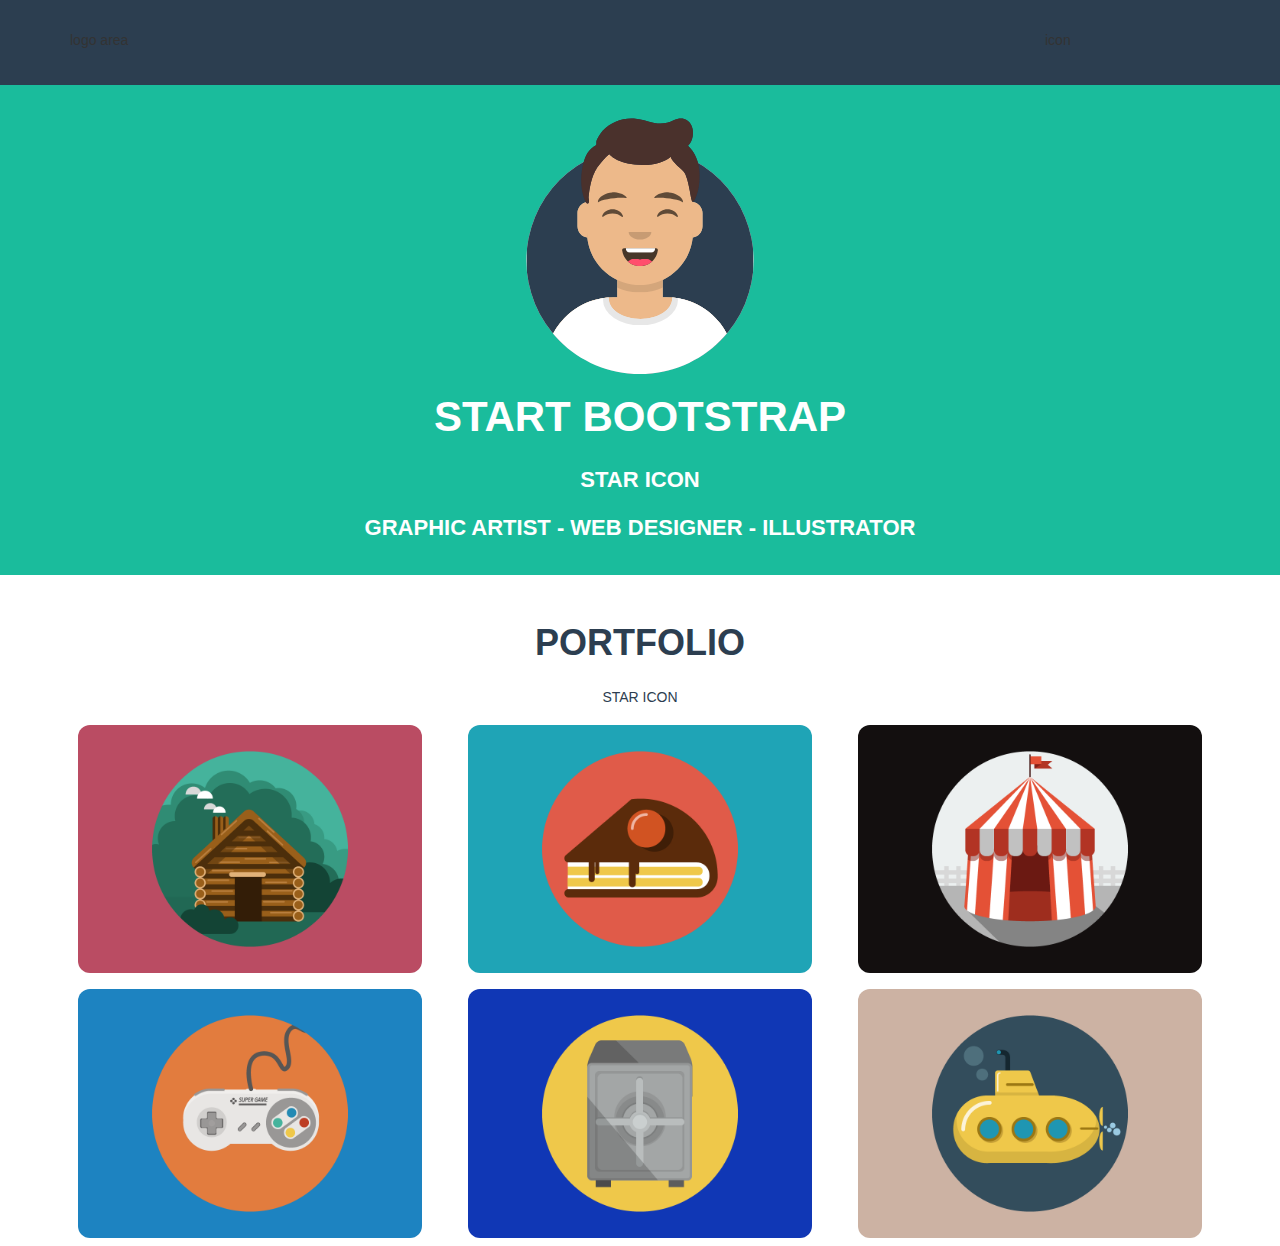
==== index.html @ 67b3f09c "gallery" ====
<!DOCTYPE html>
<html lang="en">
    <head>
        <meta charset="UTF-8">
        <meta http-equiv="X-UA-Compatible" content="IE=edge">
        <meta name="viewport" content="width=device-width, initial-scale=1.0">
        <!-- Latest compiled and minified CSS -->
        <link rel="stylesheet" href="https://maxcdn.bootstrapcdn.com/bootstrap/3.3.7/css/bootstrap.min.css" integrity="sha384-BVYiiSIFeK1dGmJRAkycuHAHRg32OmUcww7on3RYdg4Va+PmSTsz/K68vbdEjh4u" crossorigin="anonymous">
        <link rel="stylesheet" href="./css/style.css">
        <title>Bootstrap 3</title>
    </head>
    <body>
        <div id="fluid-nav" class="container-fluid">
            <div class="container">
                <div class="row">
                    <div class="col-xs-3">logo area</div>
                    <div class="col-xs-2 col-xs-offset-7">icon</div>
                </div>
            </div>
        </div>

        <div id="fluid-hero" class="container-fluid">
            <div class="container">
                <div class="row">
                    <img src="./img/avatar.svg" alt="male avatar">
                    <h1><strong>start Bootstrap</strong></h1>
                    <p>star icon</p>
                    <p>graphic artist - web designer - illustrator</p>
                </div>
            </div>
        </div>

        <div id="portfolio" class="container">
            <h2><strong>portfolio</strong></h2>
            <p>star icon</p>

            <div class="row">
                <div class="col-sm-6 col-lg-4">
                    <img src="./img/cabin.png" alt="house">
                </div>
                <div class="col-sm-6 col-lg-4">
                    <img src="./img/cake.png" alt="cake">
                </div>
                <div class="col-sm-6 col-lg-4">
                    <img src="./img/circus.png" alt="circ">
                </div>
                <div class="col-sm-6 col-lg-4">
                    <img src="./img/game.png" alt="controller">
                </div>
                <div class="col-sm-6 col-lg-4">
                    <img src="./img/safe.png" alt="safe value">
                </div>
                <div class="col-sm-6 col-lg-4">
                    <img src="./img/submarine.png" alt="yellow submarine"> 
                </div>
            </div>      
    </body>
</html>
---- css/style.css ----
/*debug*/
/* [class*="col-"] {
    background-color: #d8d8d8;
    border: 1px solid black;
} */

/* nav bar */
#fluid-nav {
    height: 85px; /*debug*/
    padding-top: 30px; /*debug*/
    background-color: #2C3E50;
}

/* hero */
#fluid-hero {
    text-align: center;
    font-weight: 700;
    color: #fff;
    background-color: #1ABC9C;
    text-transform: uppercase;
}
#fluid-hero img {
    width: 250px;
    margin-top: 24px;
}
#fluid-hero h1{
    margin-bottom: 24px;
}
#fluid-hero .row p:last-child{
    margin-top: 16px;
    margin-bottom: 32px;
}
/* portfolio */
#portfolio {
    text-align: center;
    text-transform: uppercase;
    color: #2C3E50;
}
#portfolio h2 {
    margin-top: 48px;
    margin-bottom: 24px;
}
#portfolio img {
    width: 100%;
    padding: 8px;
    border-radius: 20px;
}

/* Small devices (tablets, 768px and up) */ 
@media (min-width:768px) { 
    #fluid-hero h1{
        font-size: 42px;
    }
    #fluid-hero .row p{
        font-size: 22px;
    }
    #portfolio h2 {
        font-size: 36px;
    }
}

/* Medium devices (desktops, 992px and up) */
@media (min-width:992px) {
    
}

/* Large devices (large desktops, 1200px and up) */
@media (min-width:1200px) {

}
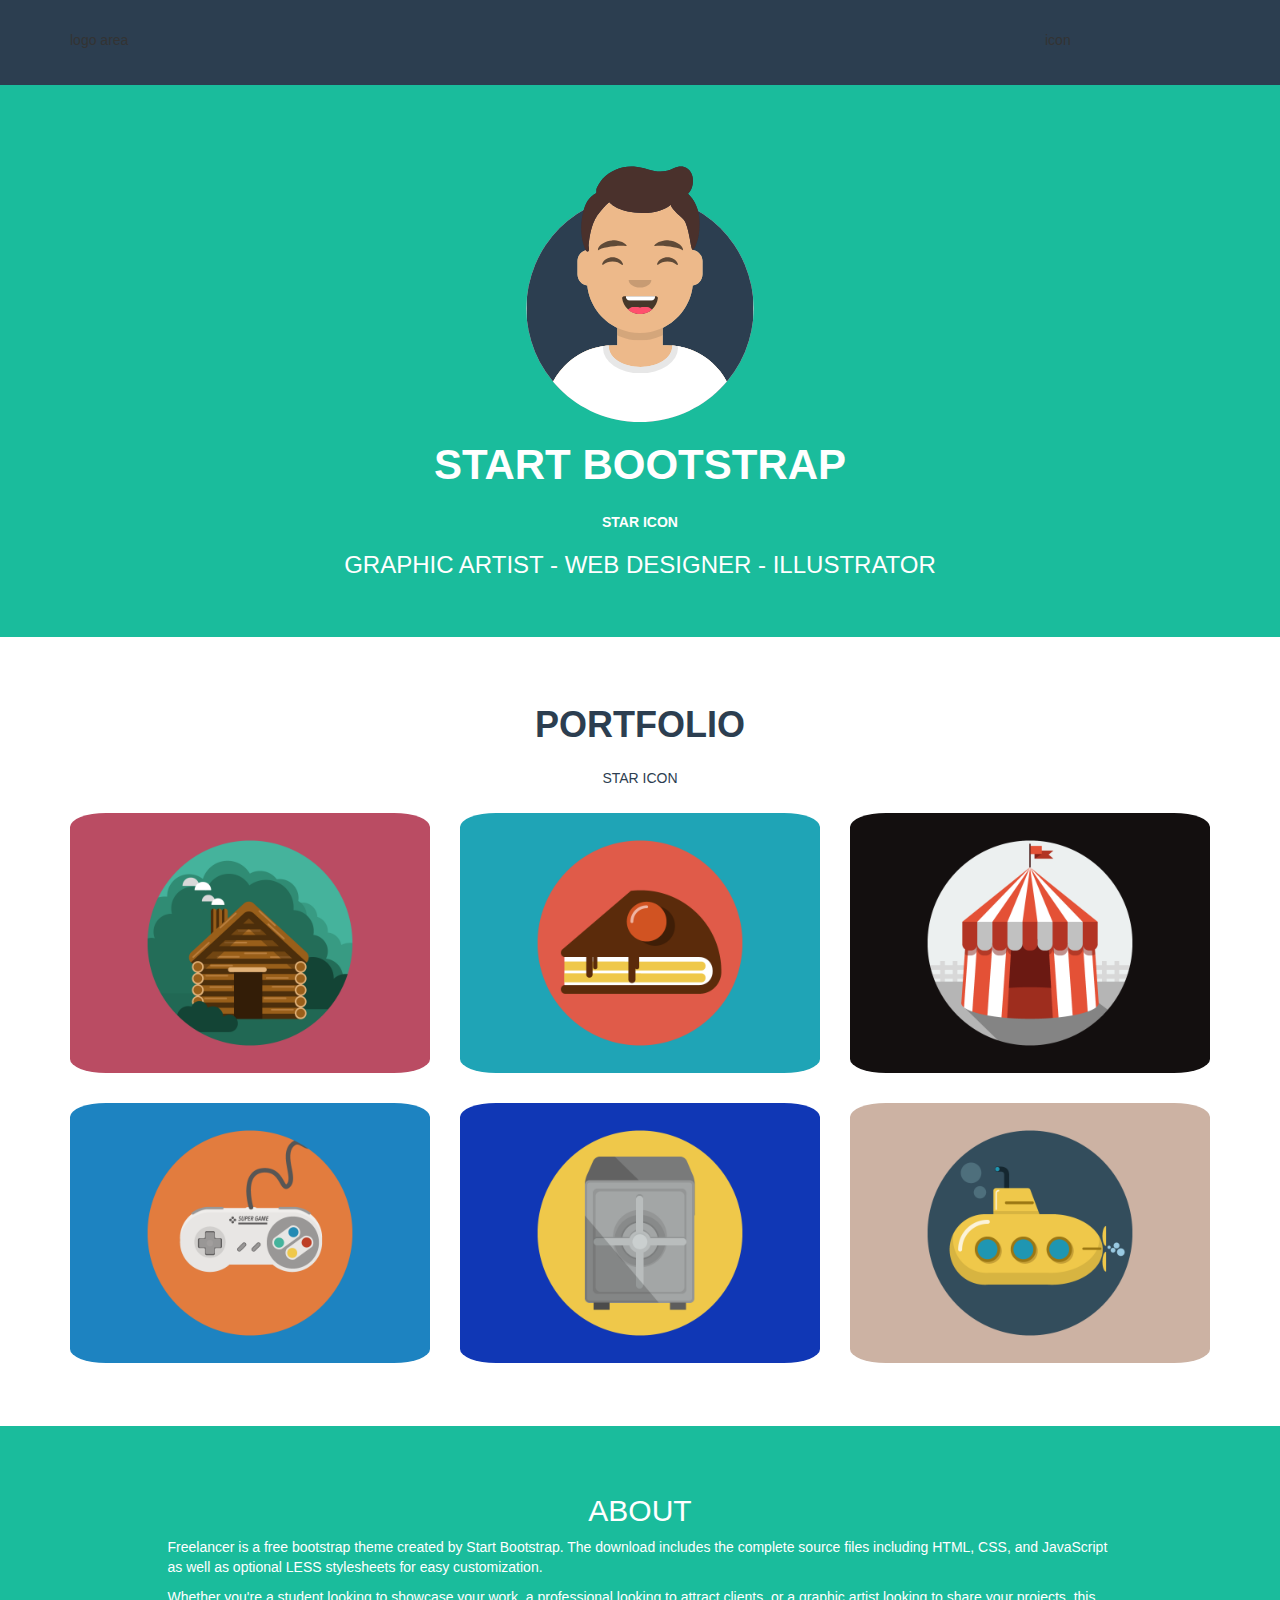
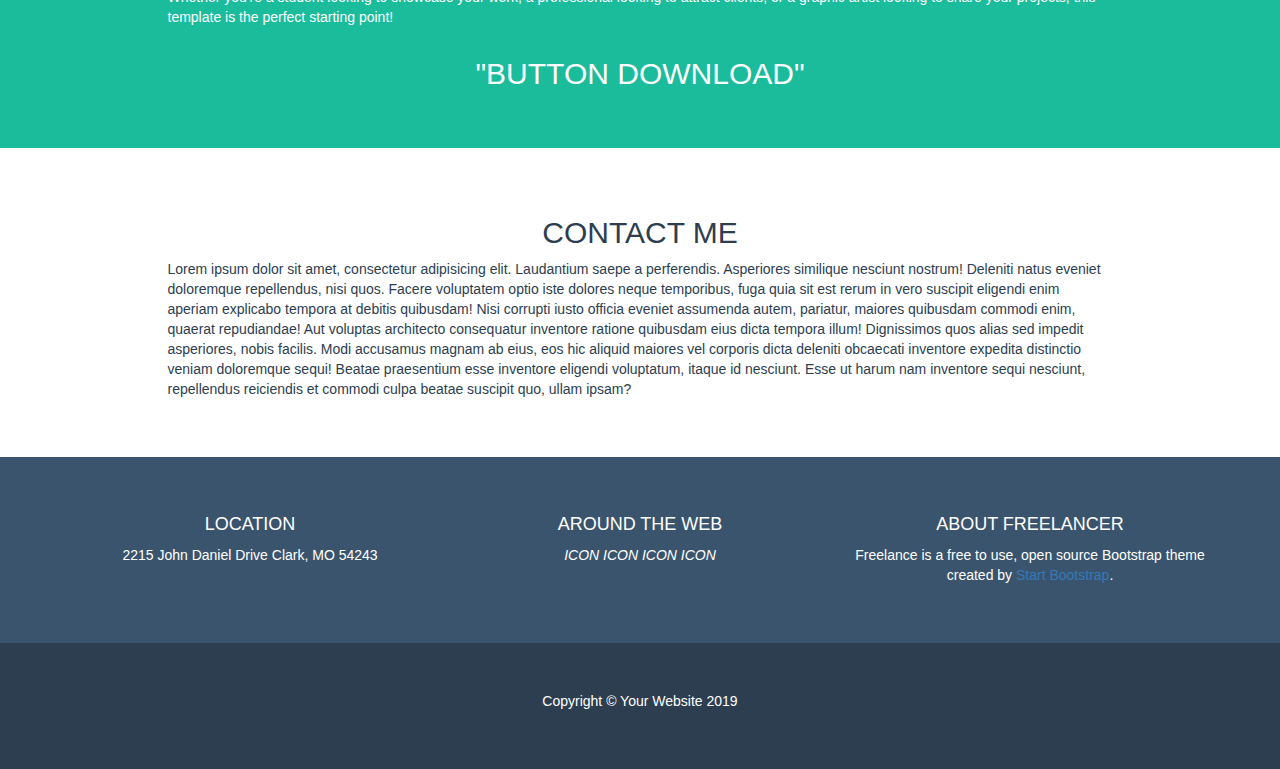
==== commit 7e20b502: "struttura ok" ====
--- a/index.html
+++ b/index.html
@@ -10,49 +10,115 @@
         <title>Bootstrap 3</title>
     </head>
     <body>
-        <div id="fluid-nav" class="container-fluid">
-            <div class="container">
-                <div class="row">
-                    <div class="col-xs-3">logo area</div>
-                    <div class="col-xs-2 col-xs-offset-7">icon</div>
+        <!--header-->
+        <header>
+            <nav id="fluid-nav">
+                <div class="container">
+                    <div class="row">
+                        <div class="col-xs-3">logo area</div>
+                        <div class="col-xs-2 col-xs-offset-7">icon</div>
+                        <!--offset non conviene meglio due colonne da 6 align sx e dx -->
+                    </div>
                 </div>
+            </nav>
+            
+            <div id="fluid-hero">
+                <img src="./img/avatar.svg" alt="male avatar">
+                <h1><strong>start Bootstrap</strong></h1>
+                <p>star icon</p>
+                <h3>graphic artist - web designer - illustrator</h3> 
             </div>
-        </div>
 
-        <div id="fluid-hero" class="container-fluid">
-            <div class="container">
-                <div class="row">
-                    <img src="./img/avatar.svg" alt="male avatar">
-                    <h1><strong>start Bootstrap</strong></h1>
-                    <p>star icon</p>
-                    <p>graphic artist - web designer - illustrator</p>
+        </header>
+        
+        <!--header-->
+
+        <!--main-->
+        <main>
+            <section id="portfolio">
+                <h2><strong>portfolio</strong></h2>
+                <p>star icon</p>
+                <div class="container">
+                    <div class="row">
+                        <div class="col-xs-12 col-sm-6 col-lg-4">
+                            <img src="./img/cabin.png" alt="house">
+                        </div>
+                        <div class="col-xs-12 col-sm-6 col-lg-4">
+                            <img src="./img/cake.png" alt="cake">
+                        </div>
+                        <div class="col-xs-12 col-sm-6 col-lg-4">
+                            <img src="./img/circus.png" alt="circ">
+                        </div>
+                        <div class="col-xs-12 col-sm-6 col-lg-4">
+                            <img src="./img/game.png" alt="controller">
+                        </div>
+                        <div class="col-xs-12 col-sm-6 col-lg-4">
+                            <img src="./img/safe.png" alt="safe value">
+                        </div>
+                        <div class="col-xs-12 col-sm-6 col-lg-4">
+                            <img src="./img/submarine.png" alt="yellow submarine"> 
+                        </div>
+                    </div>
                 </div>
-            </div>
-        </div>
+            </section> 
 
-        <div id="portfolio" class="container">
-            <h2><strong>portfolio</strong></h2>
-            <p>star icon</p>
+            <section id="about">
+                <h2>About</h2>
+                <div class="container">
+                    <div class="row">
+                        <div class="col-xs-10 col-xs-offset-1 col-md-10">
+                            <p>Freelancer is a free bootstrap theme created by Start Bootstrap. The download includes the complete source files including HTML, CSS, and JavaScript as well as optional LESS stylesheets for easy customization. </p>
+                        </div>
+                        <div class="col-xs-10 col-xs-offset-1 col-md-10">
+                            <p>Whether you're a student looking to showcase your work, a professional looking to attract clients, or a graphic artist looking to share your projects, this template is the perfect starting point! </p>
+                        </div>
+                    </div>
+                </div>
+                <h2>"button download"</h2>
+            </section>
 
-            <div class="row">
-                <div class="col-sm-6 col-lg-4">
-                    <img src="./img/cabin.png" alt="house">
+            <section id="contact">
+                <h2>Contact me</h2>
+                <div class="container">
+                    <div class="row">
+                        <div class="col-xs-10 col-xs-offset-1 col-md-10">
+                            <p>Lorem ipsum dolor sit amet, consectetur adipisicing elit. Laudantium saepe a perferendis. Asperiores similique nesciunt nostrum! Deleniti natus eveniet doloremque repellendus, nisi quos. Facere voluptatem optio iste dolores neque temporibus, fuga quia sit est rerum in vero suscipit eligendi enim aperiam explicabo tempora at debitis quibusdam! Nisi corrupti iusto officia eveniet assumenda autem, pariatur, maiores quibusdam commodi enim, quaerat repudiandae! Aut voluptas architecto consequatur inventore ratione quibusdam eius dicta tempora illum! Dignissimos quos alias sed impedit asperiores, nobis facilis. Modi accusamus magnam ab eius, eos hic aliquid maiores vel corporis dicta deleniti obcaecati inventore expedita distinctio veniam doloremque sequi! Beatae praesentium esse inventore eligendi voluptatum, itaque id nesciunt. Esse ut harum nam inventore sequi nesciunt, repellendus reiciendis et commodi culpa beatae suscipit quo, ullam ipsam? </p>
+                        </div>
+                    </div>
                 </div>
-                <div class="col-sm-6 col-lg-4">
-                    <img src="./img/cake.png" alt="cake">
+            </section>
+        </main>
+
+        <footer>
+
+                <div id="footer_top">
+                    <div class="container">
+                        <div class="row">
+                            <div class="col-xs-12 col-md-4">
+                                <h4>location</h4>
+                                <p class="text-center">2215 John Daniel Drive Clark, MO 54243</p>
+                            </div>
+                            <div class="col-xs-12 col-md-4">
+                                <h4>AROUND THE WEB</h4>
+                                <i>ICON</i>
+                                <i>ICON</i>
+                                <i>ICON</i>
+                                <i>ICON</i>
+                            </div>
+                            <div class="col-xs-12 col-md-4">
+                                <h4>about Freelancer</h4>
+                                <p> Freelance is a free to use, open source Bootstrap theme created by <a href="#">Start Bootstrap</a>.</p>
+                            </div>
+                        </div>
+                    </div>
                 </div>
-                <div class="col-sm-6 col-lg-4">
-                    <img src="./img/circus.png" alt="circ">
+
+                <div id="footer_bottom">
+                    <p>Copyright &copy Your Website 2019</p>
                 </div>
-                <div class="col-sm-6 col-lg-4">
-                    <img src="./img/game.png" alt="controller">
-                </div>
-                <div class="col-sm-6 col-lg-4">
-                    <img src="./img/safe.png" alt="safe value">
-                </div>
-                <div class="col-sm-6 col-lg-4">
-                    <img src="./img/submarine.png" alt="yellow submarine"> 
-                </div>
-            </div>      
+
+        </footer>
+       
+                  
     </body>
 </html>--- a/css/style.css
+++ b/css/style.css
@@ -13,6 +13,7 @@
 
 /* hero */
 #fluid-hero {
+    padding: 48px 0;
     text-align: center;
     font-weight: 700;
     color: #fff;
@@ -26,33 +27,66 @@
 #fluid-hero h1{
     margin-bottom: 24px;
 }
-#fluid-hero .row p:last-child{
-    margin-top: 16px;
-    margin-bottom: 32px;
-}
+
 /* portfolio */
 #portfolio {
+    padding: 48px;
     text-align: center;
     text-transform: uppercase;
     color: #2C3E50;
 }
 #portfolio h2 {
-    margin-top: 48px;
     margin-bottom: 24px;
 }
 #portfolio img {
     width: 100%;
-    padding: 8px;
-    border-radius: 20px;
+    padding: 15px 0;
+    border-radius: 10%;
 }
+
+/*about*/
+#about {
+    color: #ffffff;
+    padding: 48px 0;
+    margin: 0 auto;
+    background-color: #1ABC9C;
+}
+#about h2,
+#contact h2 {
+    text-align: center;
+    text-transform: uppercase;
+}
+
+/*contact*/
+#contact {
+    padding: 48px 0;
+    color: #2C3E50;
+}
+
+/*footer top*/
+footer {
+    color: #ffffff;
+    text-align: center;
+}
+
+#footer_top {
+    padding: 48px;
+    background-color: #3A546D;
+}
+#footer_top h4 {
+    text-transform: uppercase;
+}
+#footer_bottom {
+    padding: 48px;
+    background-color: #2C3E50;
+}
+
+/*footer bottom*/
 
 /* Small devices (tablets, 768px and up) */ 
 @media (min-width:768px) { 
     #fluid-hero h1{
         font-size: 42px;
-    }
-    #fluid-hero .row p{
-        font-size: 22px;
     }
     #portfolio h2 {
         font-size: 36px;
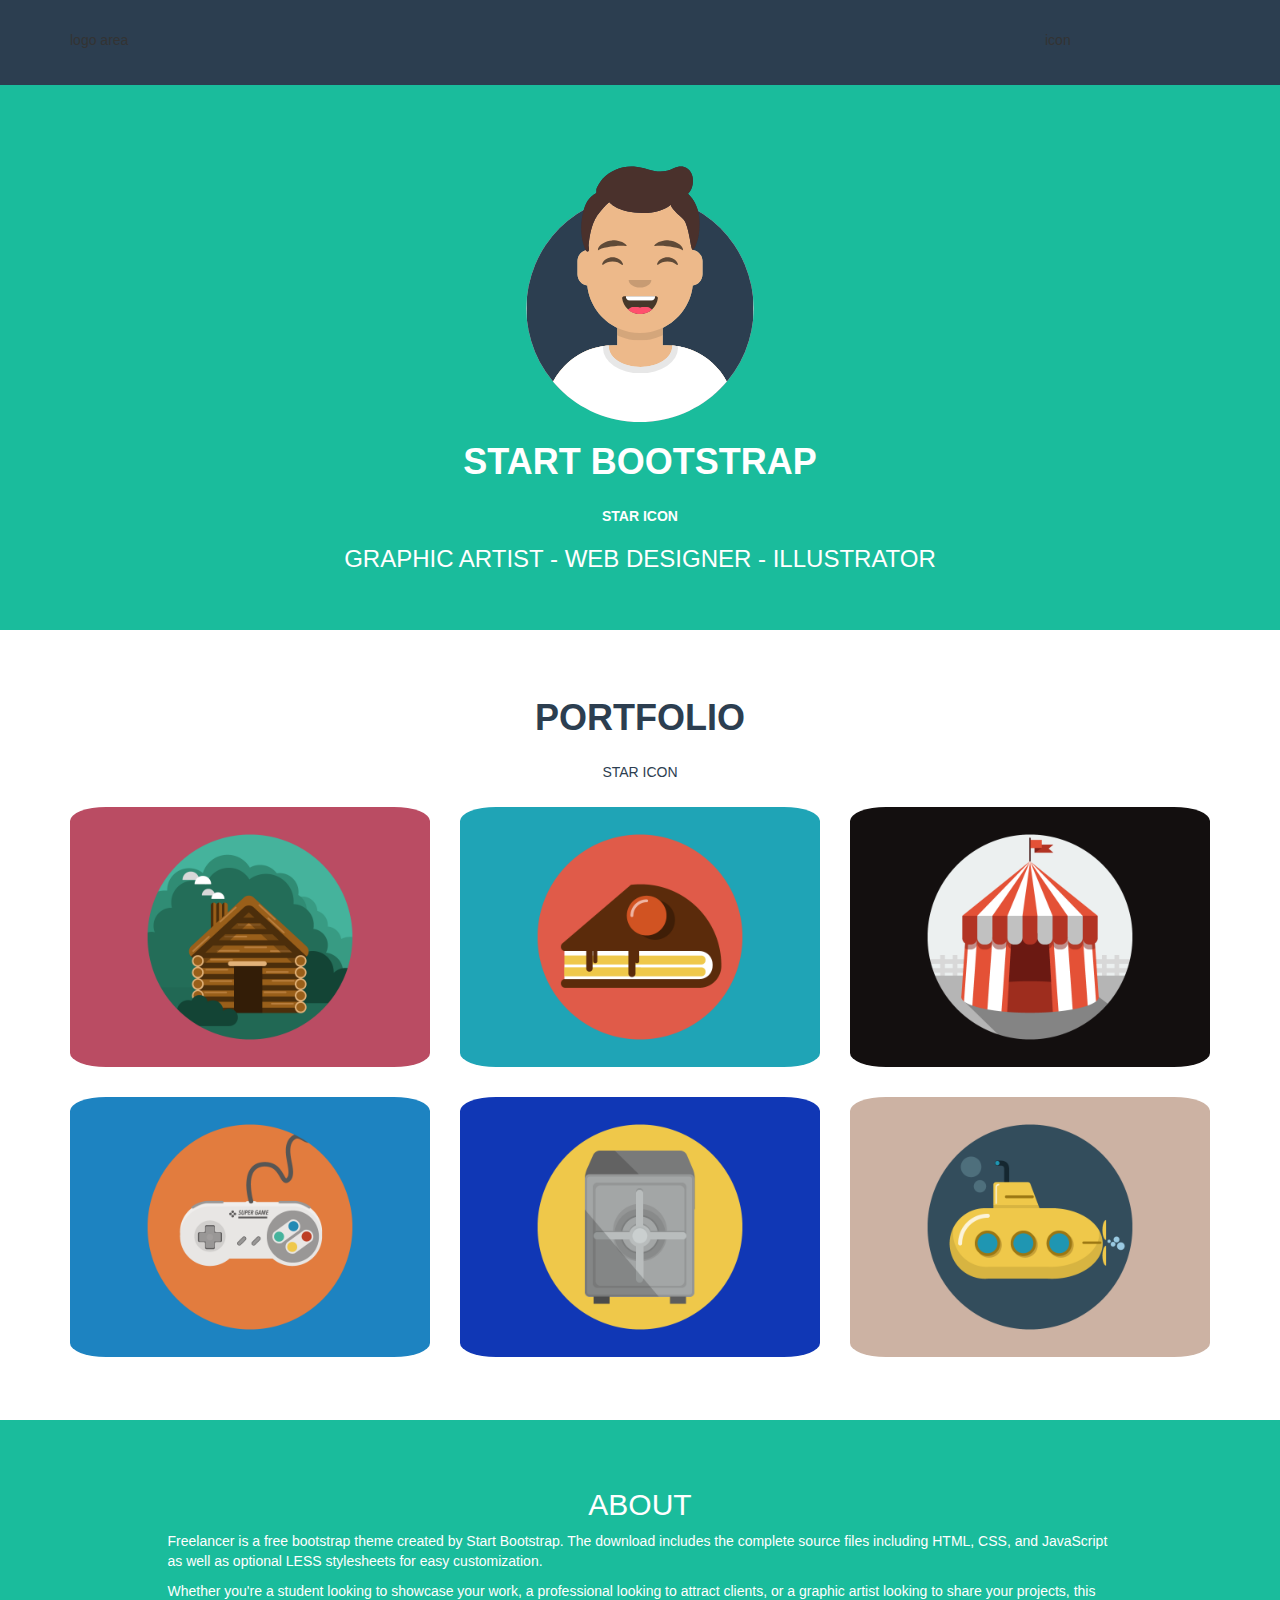
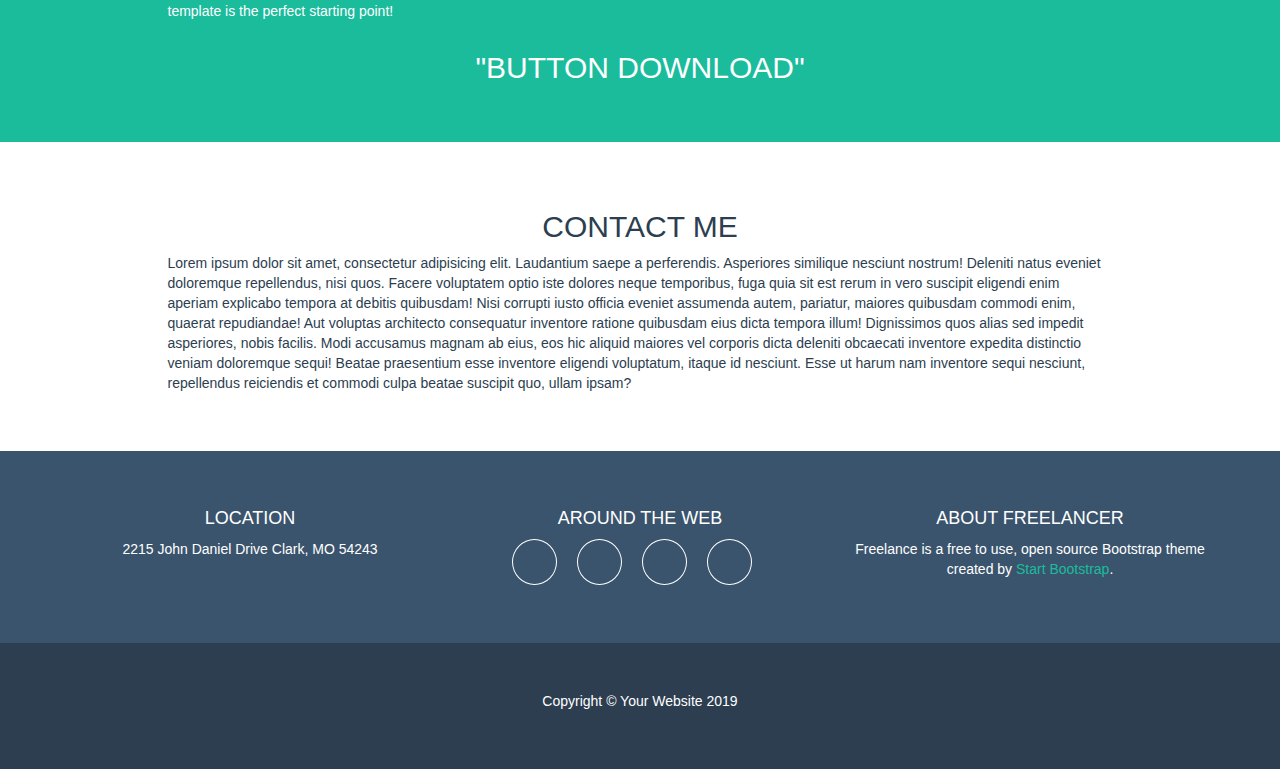
==== commit fb0f2d09: "social icon footer hover" ====
--- a/index.html
+++ b/index.html
@@ -6,13 +6,15 @@
         <meta name="viewport" content="width=device-width, initial-scale=1.0">
         <!-- Latest compiled and minified CSS -->
         <link rel="stylesheet" href="https://maxcdn.bootstrapcdn.com/bootstrap/3.3.7/css/bootstrap.min.css" integrity="sha384-BVYiiSIFeK1dGmJRAkycuHAHRg32OmUcww7on3RYdg4Va+PmSTsz/K68vbdEjh4u" crossorigin="anonymous">
+        <!--font awesome link-->
+        <link rel="stylesheet" href="https://cdnjs.cloudflare.com/ajax/libs/font-awesome/5.15.3/css/all.min.css" integrity="sha512-iBBXm8fW90+nuLcSKlbmrPcLa0OT92xO1BIsZ+ywDWZCvqsWgccV3gFoRBv0z+8dLJgyAHIhR35VZc2oM/gI1w==" crossorigin="anonymous" />
         <link rel="stylesheet" href="./css/style.css">
         <title>Bootstrap 3</title>
     </head>
     <body>
         <!--header-->
         <header>
-            <nav id="fluid-nav">
+            <nav id="fluid_nav">
                 <div class="container">
                     <div class="row">
                         <div class="col-xs-3">logo area</div>
@@ -22,7 +24,7 @@
                 </div>
             </nav>
             
-            <div id="fluid-hero">
+            <div id="fluid_hero">
                 <img src="./img/avatar.svg" alt="male avatar">
                 <h1><strong>start Bootstrap</strong></h1>
                 <p>star icon</p>
@@ -98,16 +100,34 @@
                                 <h4>location</h4>
                                 <p class="text-center">2215 John Daniel Drive Clark, MO 54243</p>
                             </div>
-                            <div class="col-xs-12 col-md-4">
+                            <div id="around_web" class="col-xs-12 col-md-4">
                                 <h4>AROUND THE WEB</h4>
-                                <i>ICON</i>
-                                <i>ICON</i>
-                                <i>ICON</i>
-                                <i>ICON</i>
+                                <ul>
+                                    <li>
+                                        <a href="#">
+                                            <i class="fab fa-facebook-f"></i>
+                                        </a>
+                                    </li>
+                                    <li>
+                                        <a href="#">
+                                            <i class="fab fa-google-plus-g"></i>
+                                        </a>
+                                    </li>
+                                    <li>
+                                        <a href="#">
+                                            <i class="fab fa-twitter"></i>
+                                        </a>
+                                    </li>
+                                    <li>
+                                        <a href="#">
+                                            <i class="fab fa-linkedin-in"></i>
+                                        </a>
+                                    </li>
+                                </ul>
                             </div>
                             <div class="col-xs-12 col-md-4">
                                 <h4>about Freelancer</h4>
-                                <p> Freelance is a free to use, open source Bootstrap theme created by <a href="#">Start Bootstrap</a>.</p>
+                                <p> Freelance is a free to use, open source Bootstrap theme created by <a id="link_inline" href="#">Start Bootstrap</a>.</p>
                             </div>
                         </div>
                     </div>
--- a/css/style.css
+++ b/css/style.css
@@ -5,14 +5,13 @@
 } */
 
 /* nav bar */
-#fluid-nav {
+#fluid_nav {
     height: 85px; /*debug*/
     padding-top: 30px; /*debug*/
     background-color: #2C3E50;
 }
-
 /* hero */
-#fluid-hero {
+#fluid_hero {
     padding: 48px 0;
     text-align: center;
     font-weight: 700;
@@ -20,11 +19,11 @@
     background-color: #1ABC9C;
     text-transform: uppercase;
 }
-#fluid-hero img {
+#fluid_hero img {
     width: 250px;
     margin-top: 24px;
 }
-#fluid-hero h1{
+#fluid_hero h1{
     margin-bottom: 24px;
 }
 
@@ -56,7 +55,6 @@
     text-align: center;
     text-transform: uppercase;
 }
-
 /*contact*/
 #contact {
     padding: 48px 0;
@@ -76,12 +74,50 @@
 #footer_top h4 {
     text-transform: uppercase;
 }
+#around_web ul {
+    padding-left: 0; /*ereditato pad 40px da non so dove*/
+    list-style: none;
+    
+}
+#around_web li {
+    width: 45px;
+    margin-right: 16px;
+    padding: 12px 0;
+    border: 1px solid #ffffff;
+    border-radius: 50%;
+    display: inline-block;
+    transition: 0.4s;
+}
+#around_web a {
+    border-radius: 50%;
+    text-align: center;
+    color: #ffffff;
+    padding: 12px 16px;
+    transition: 0.4s;
+}
+#around_web li:hover {
+    background-color: #ffffff;
+}
+#around_web li:hover i {
+    color: #2C3E50;
+}
+#link_inline {
+    color: #1ABC9C;
+    transition: 0.4s;
+}
+#link_inline:hover {
+    color: #2f917d;
+    text-decoration: underline;
+}
+
+
+/*footer bottom*/
 #footer_bottom {
     padding: 48px;
     background-color: #2C3E50;
 }
 
-/*footer bottom*/
+
 
 /* Small devices (tablets, 768px and up) */ 
 @media (min-width:768px) { 
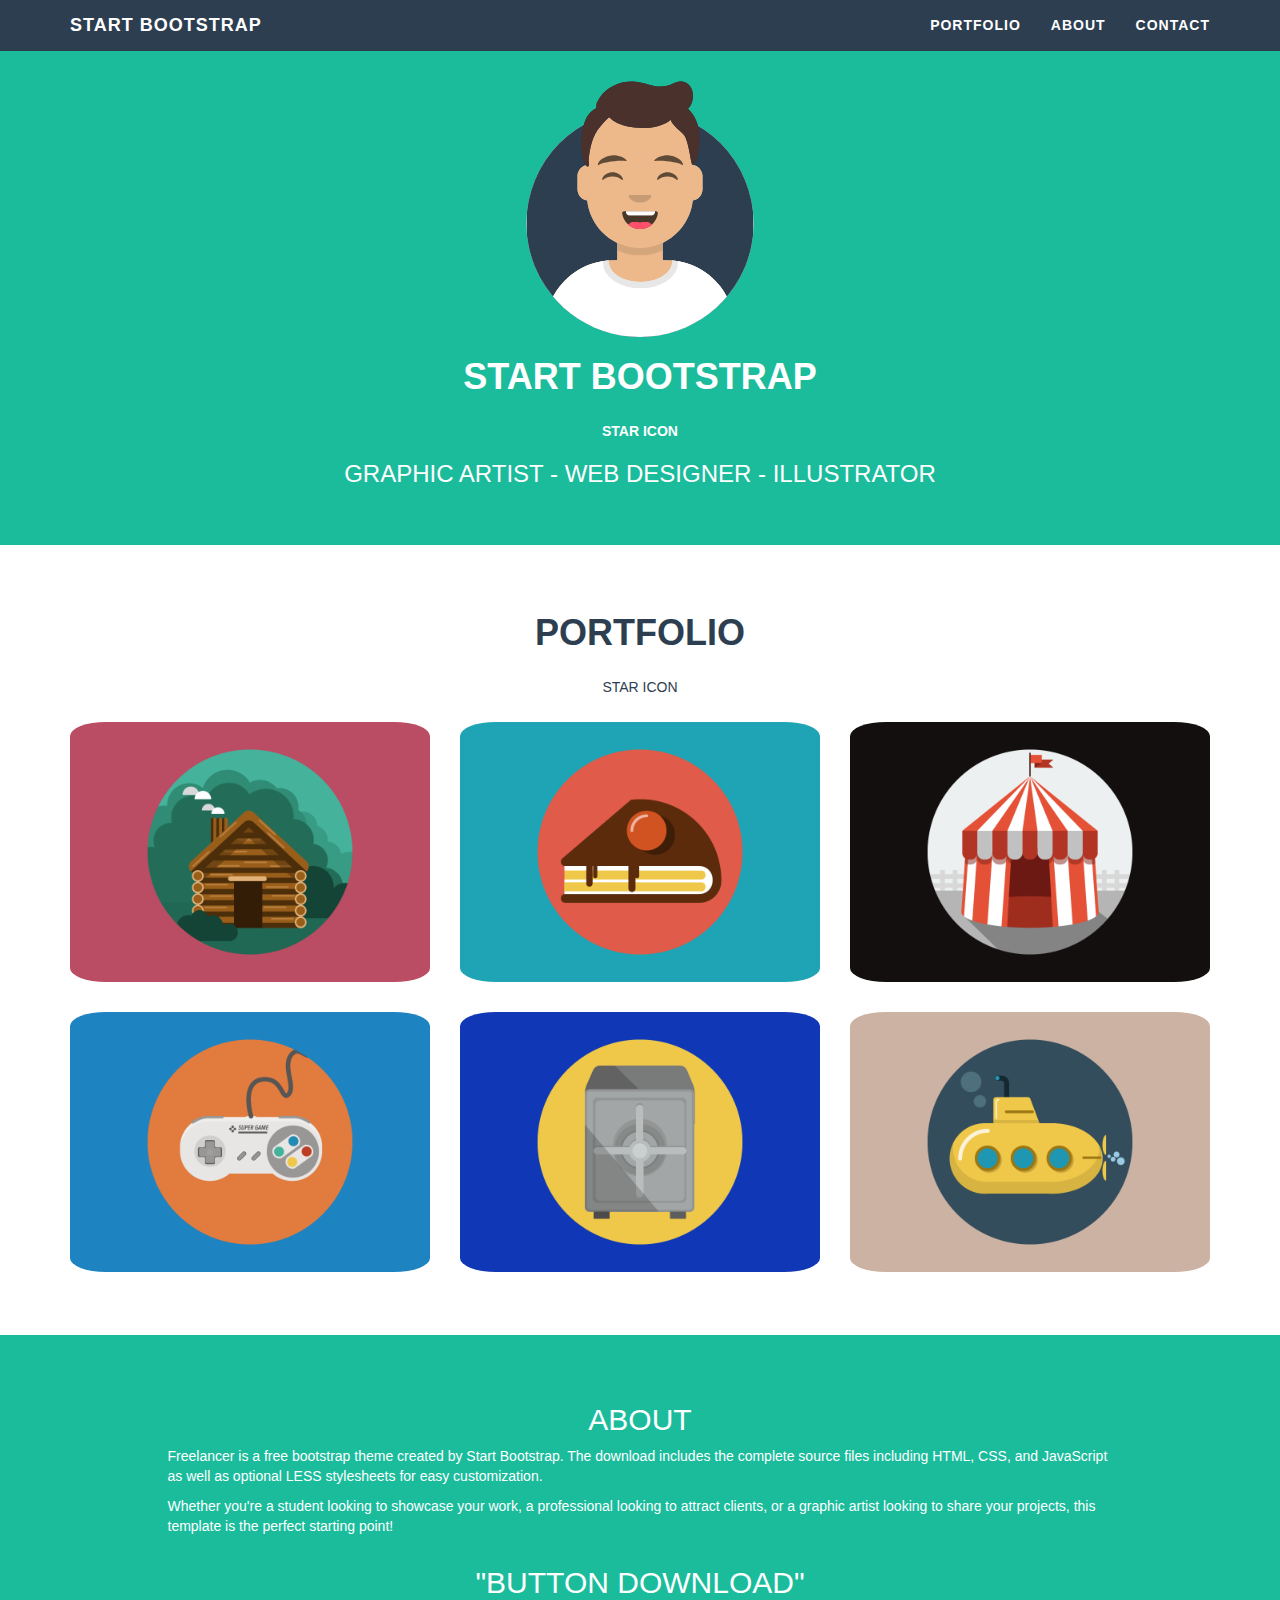
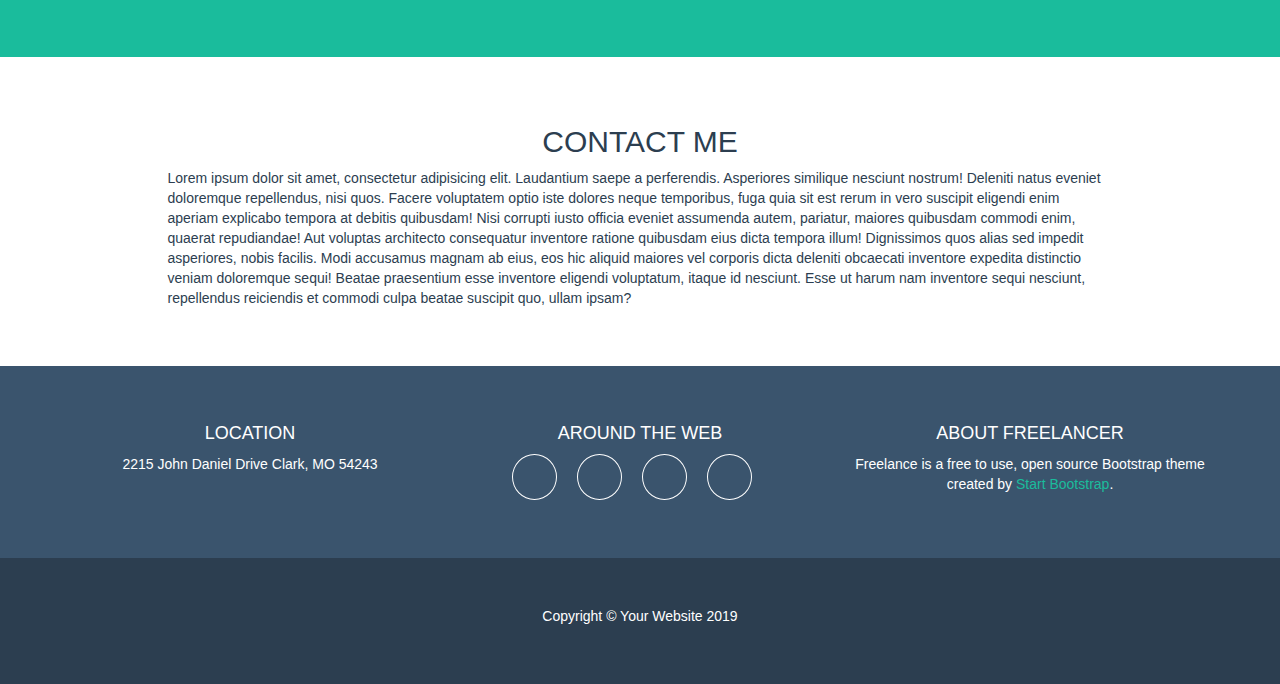
==== commit 2bc86cb7: "nav top fix ok" ====
--- a/index.html
+++ b/index.html
@@ -14,15 +14,36 @@
     <body>
         <!--header-->
         <header>
-            <nav id="fluid_nav">
+            <nav class="navbar navbar_top navbar-fixed-top">
                 <div class="container">
-                    <div class="row">
-                        <div class="col-xs-3">logo area</div>
-                        <div class="col-xs-2 col-xs-offset-7">icon</div>
-                        <!--offset non conviene meglio due colonne da 6 align sx e dx -->
-                    </div>
-                </div>
-            </nav>
+                  <!-- Brand and toggle get grouped for better mobile display -->
+                  <div class="navbar-header">
+                    <button type="button" class="navbar-toggle collapsed" data-toggle="collapse" data-target="#bs-example-navbar-collapse-1" aria-expanded="false" >
+                      <span class="sr-only">Toggle navigation</span>
+                      <span class="icon-bar"></span>
+                      <span class="icon-bar"></span>
+                      <span class="icon-bar"></span>
+                    </button>
+                    <a class="navbar-brand" href="#">Start Bootstrap</a>
+                  </div>
+              
+                  <!-- Collect the nav links, forms, and other content for toggling -->
+                  <div class="collapse navbar-collapse" id="bs-example-navbar-collapse-1">
+                    
+                    <ul class="nav navbar-nav navbar-right pippo">
+                        <li>
+                            <a href="#portfolio">portfolio</a>
+                        </li>
+                        <li>
+                            <a href="#about">About</a>
+                        </li>
+                        <li>
+                            <a href="#contact">Contact</a>
+                        </li>
+                    </ul>
+                  </div><!-- /.navbar-collapse -->
+                </div><!-- /.container-fluid -->
+              </nav>
             
             <div id="fluid_hero">
                 <img src="./img/avatar.svg" alt="male avatar">
@@ -139,6 +160,9 @@
 
         </footer>
        
-                  
+    <!-- jQuery (necessary for Bootstrap's JavaScript plugins) -->
+    <script src="https://ajax.googleapis.com/ajax/libs/jquery/1.12.4/jquery.min.js"></script>
+    <!-- Latest compiled and minified JavaScript -->
+    <script src="https://maxcdn.bootstrapcdn.com/bootstrap/3.3.7/js/bootstrap.min.js" integrity="sha384-Tc5IQib027qvyjSMfHjOMaLkfuWVxZxUPnCJA7l2mCWNIpG9mGCD8wGNIcPD7Txa" crossorigin="anonymous"></script>         
     </body>
 </html>--- a/css/style.css
+++ b/css/style.css
@@ -5,10 +5,41 @@
 } */
 
 /* nav bar */
-#fluid_nav {
-    height: 85px; /*debug*/
-    padding-top: 30px; /*debug*/
+html {
+    scroll-behavior: smooth;    
+}
+.navbar_top {
+    color: #fff;
+    font-weight: 900;
+    letter-spacing: 1px;
+    text-transform: uppercase;
     background-color: #2C3E50;
+    border-color: #2C3E50;
+}
+.navbar_top .navbar-toggle .icon-bar {
+    background-color: #888;
+}
+.navbar_top .navbar-toggle:focus,
+.navbar_top .navbar-toggle:hover {
+    background-color: #ddd;
+}
+.navbar-toggle { 
+    border: 1px solid #ffffff;
+}
+.navbar-brand {
+    color: #fff;
+}
+a:focus,
+a:hover {
+    color: #ffffff;
+}
+.nav>li>a {
+    color: #fff;
+}
+.nav>li>a:focus, .nav>li>a:hover {
+    text-decoration: none;
+    background-color: #2C3E50;
+    color: #1ABC9C;
 }
 /* hero */
 #fluid_hero {
@@ -74,10 +105,10 @@
 #footer_top h4 {
     text-transform: uppercase;
 }
+/* social icon */
 #around_web ul {
     padding-left: 0; /*ereditato pad 40px da non so dove*/
     list-style: none;
-    
 }
 #around_web li {
     width: 45px;
@@ -95,12 +126,14 @@
     padding: 12px 16px;
     transition: 0.4s;
 }
+/* social icon hover */
 #around_web li:hover {
     background-color: #ffffff;
 }
 #around_web li:hover i {
     color: #2C3E50;
 }
+/* link footer hover */
 #link_inline {
     color: #1ABC9C;
     transition: 0.4s;
@@ -109,8 +142,6 @@
     color: #2f917d;
     text-decoration: underline;
 }
-
-
 /*footer bottom*/
 #footer_bottom {
     padding: 48px;
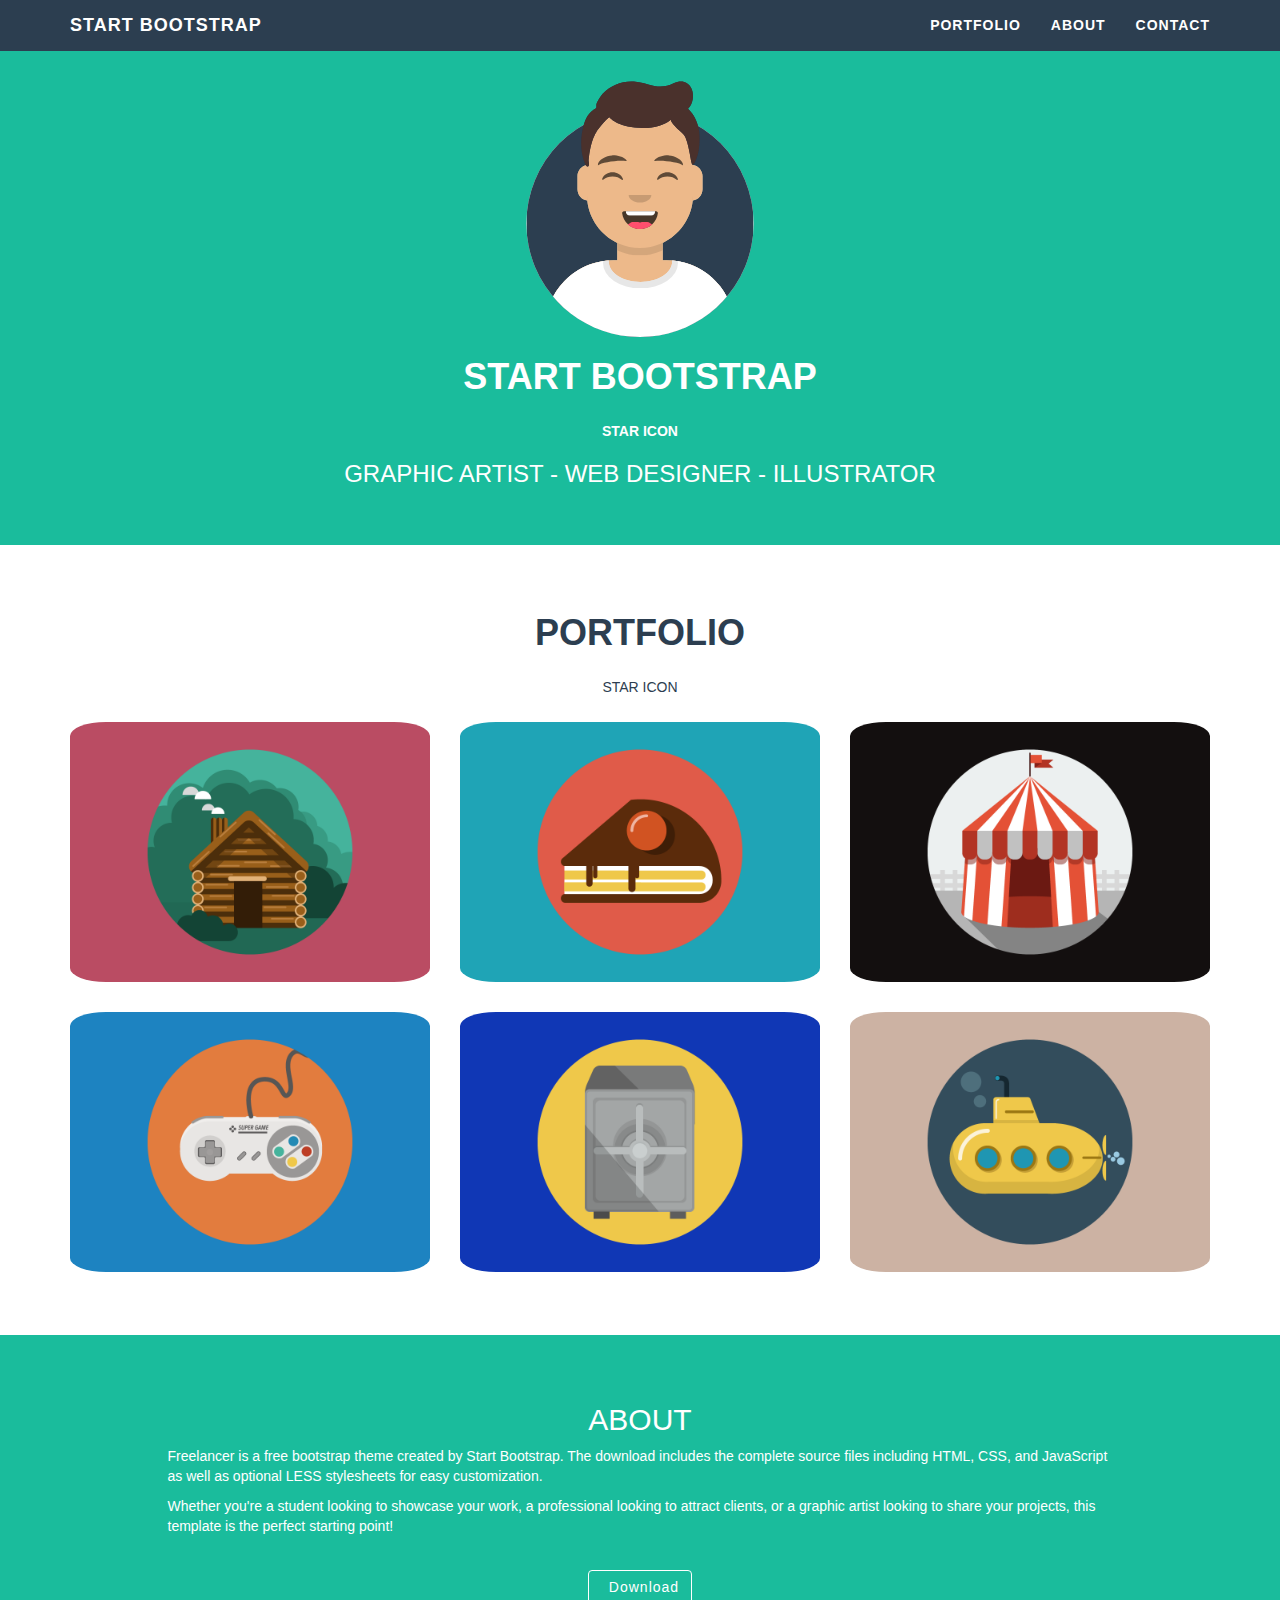
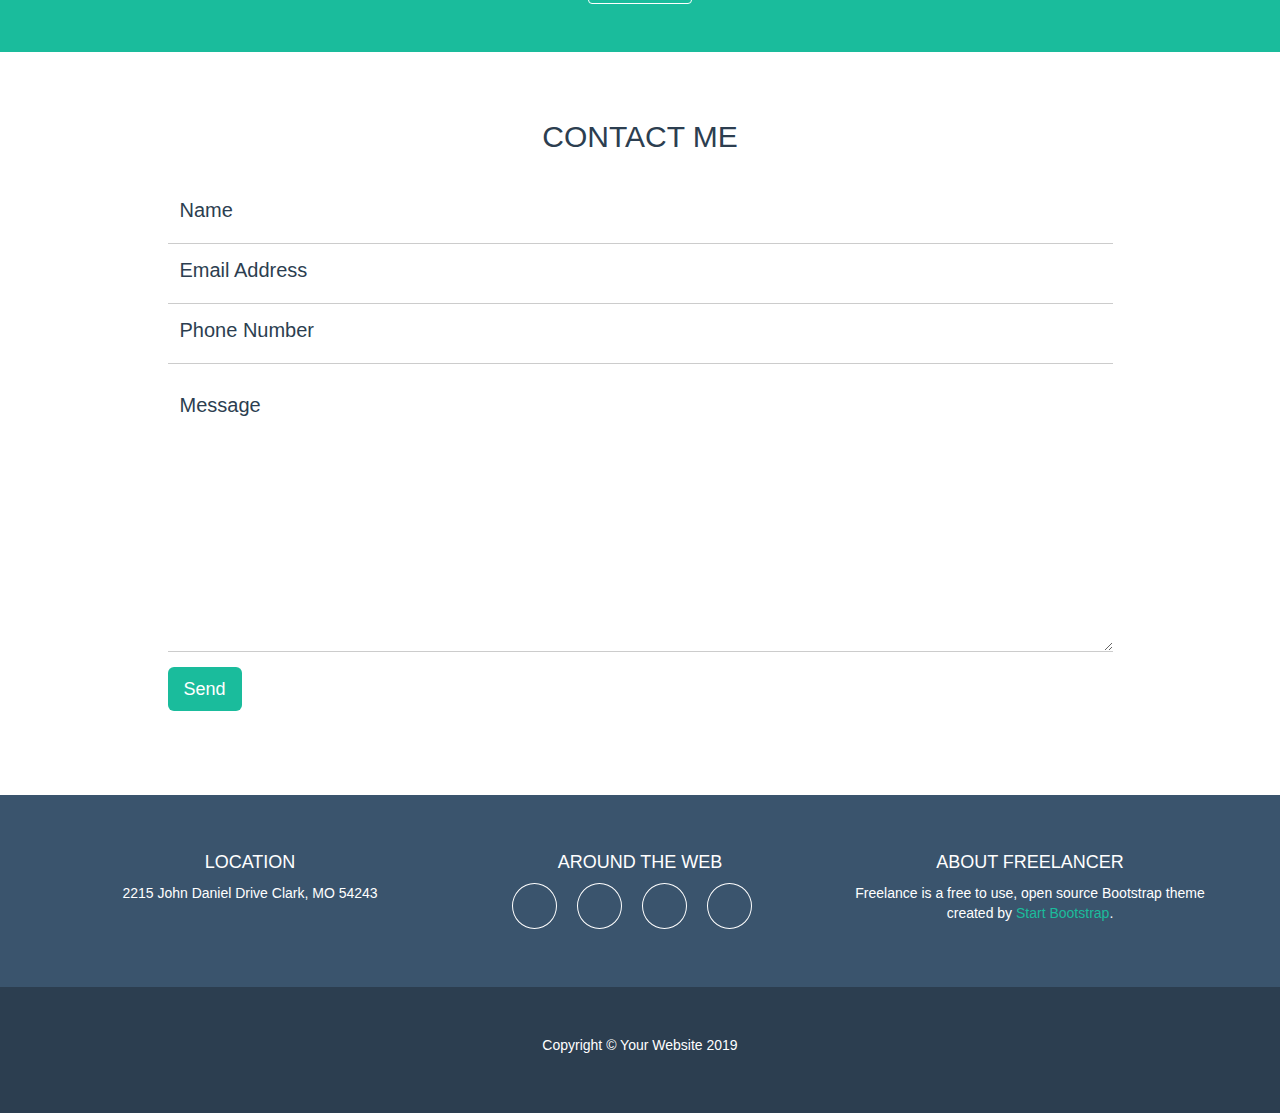
==== commit 4a5a6598: "btn ok" ====
--- a/index.html
+++ b/index.html
@@ -95,9 +95,13 @@
                         <div class="col-xs-10 col-xs-offset-1 col-md-10">
                             <p>Whether you're a student looking to showcase your work, a professional looking to attract clients, or a graphic artist looking to share your projects, this template is the perfect starting point! </p>
                         </div>
+                        <div class="col-xs-12 text-center">
+                            <a class="btn btn-default btn_download" href="#" role="button">
+                                <i class="fas fa-download"></i>Download
+                            </a>
+                        </div>
                     </div>
                 </div>
-                <h2>"button download"</h2>
             </section>
 
             <section id="contact">
@@ -105,7 +109,23 @@
                 <div class="container">
                     <div class="row">
                         <div class="col-xs-10 col-xs-offset-1 col-md-10">
-                            <p>Lorem ipsum dolor sit amet, consectetur adipisicing elit. Laudantium saepe a perferendis. Asperiores similique nesciunt nostrum! Deleniti natus eveniet doloremque repellendus, nisi quos. Facere voluptatem optio iste dolores neque temporibus, fuga quia sit est rerum in vero suscipit eligendi enim aperiam explicabo tempora at debitis quibusdam! Nisi corrupti iusto officia eveniet assumenda autem, pariatur, maiores quibusdam commodi enim, quaerat repudiandae! Aut voluptas architecto consequatur inventore ratione quibusdam eius dicta tempora illum! Dignissimos quos alias sed impedit asperiores, nobis facilis. Modi accusamus magnam ab eius, eos hic aliquid maiores vel corporis dicta deleniti obcaecati inventore expedita distinctio veniam doloremque sequi! Beatae praesentium esse inventore eligendi voluptatum, itaque id nesciunt. Esse ut harum nam inventore sequi nesciunt, repellendus reiciendis et commodi culpa beatae suscipit quo, ullam ipsam? </p>
+                            
+                            <form action="/action_page.php" method="post">
+                                <div class="form-group">
+                                    <input type="text" class="form-control form_style" id="name" maxlength="30" placeholder="Name">
+                                </div>
+                                <div class="form-group">
+                                    <input type="email" class="form-control form_style" id="exampleInputEmail1" placeholder="Email Address">
+                                </div>
+                                <div class="form-group">
+                                    <input type="tel" class="form-control form_style"  id="phone" name="phone" placeholder="Phone Number" pattern="[0-9]{3}[0-9]{4}[0-9]{3}">
+                                </div>
+                                <div class="form-group">
+                                    <textarea class="form-control form_style" rows="8" placeholder="Message"></textarea>
+                                </div>
+                                <button type="submit" class="btn btn-success btn-lg btn_send">Send</button>
+                            </form>
+
                         </div>
                     </div>
                 </div>
--- a/css/style.css
+++ b/css/style.css
@@ -90,6 +90,59 @@
 #contact {
     padding: 48px 0;
     color: #2C3E50;
+}
+/* btn download */
+.btn_download i {
+    margin-right: 8px;
+}
+.btn_download {
+    letter-spacing: 1px;
+    margin-top: 24px;
+    background-color: transparent;
+    border: 1px solid #fff;
+    color: #fff;
+}
+/*form*/
+form {
+    padding: 36px 0; /*forse solo top*/
+}
+.form_style {
+    border-top: 0;
+    border-left: 0;
+    border-right: 0;
+    font-size: 20px;
+}
+.form_style {
+    border-radius: 0;
+    box-shadow:  none;
+    transition: none;
+    padding-top: 12px; /*per distanziare placehoder da bottom*/
+    padding-bottom: 32px;
+}
+.form_style::placeholder {
+    color: #2C3E50;
+    padding-bottom: 16px;
+    /* font-weight: 600;  */
+}
+.form-control:focus {
+    box-shadow: none;
+    border-color: #1ABC9C;
+}
+/* button from*/
+.btn_send {
+    border: transparent;
+    background-color: #1ABC9C;
+}
+.btn_send:hover {
+    color: #fff;
+    background-color: #24a087;
+    border-color:  #154138;
+}
+.btn_send:active,
+.btn_send:focus {
+    color: #fff;
+    background-color: #9ad4c9 !important;
+    border-color:  #6f7271 !important;
 }
 
 /*footer top*/
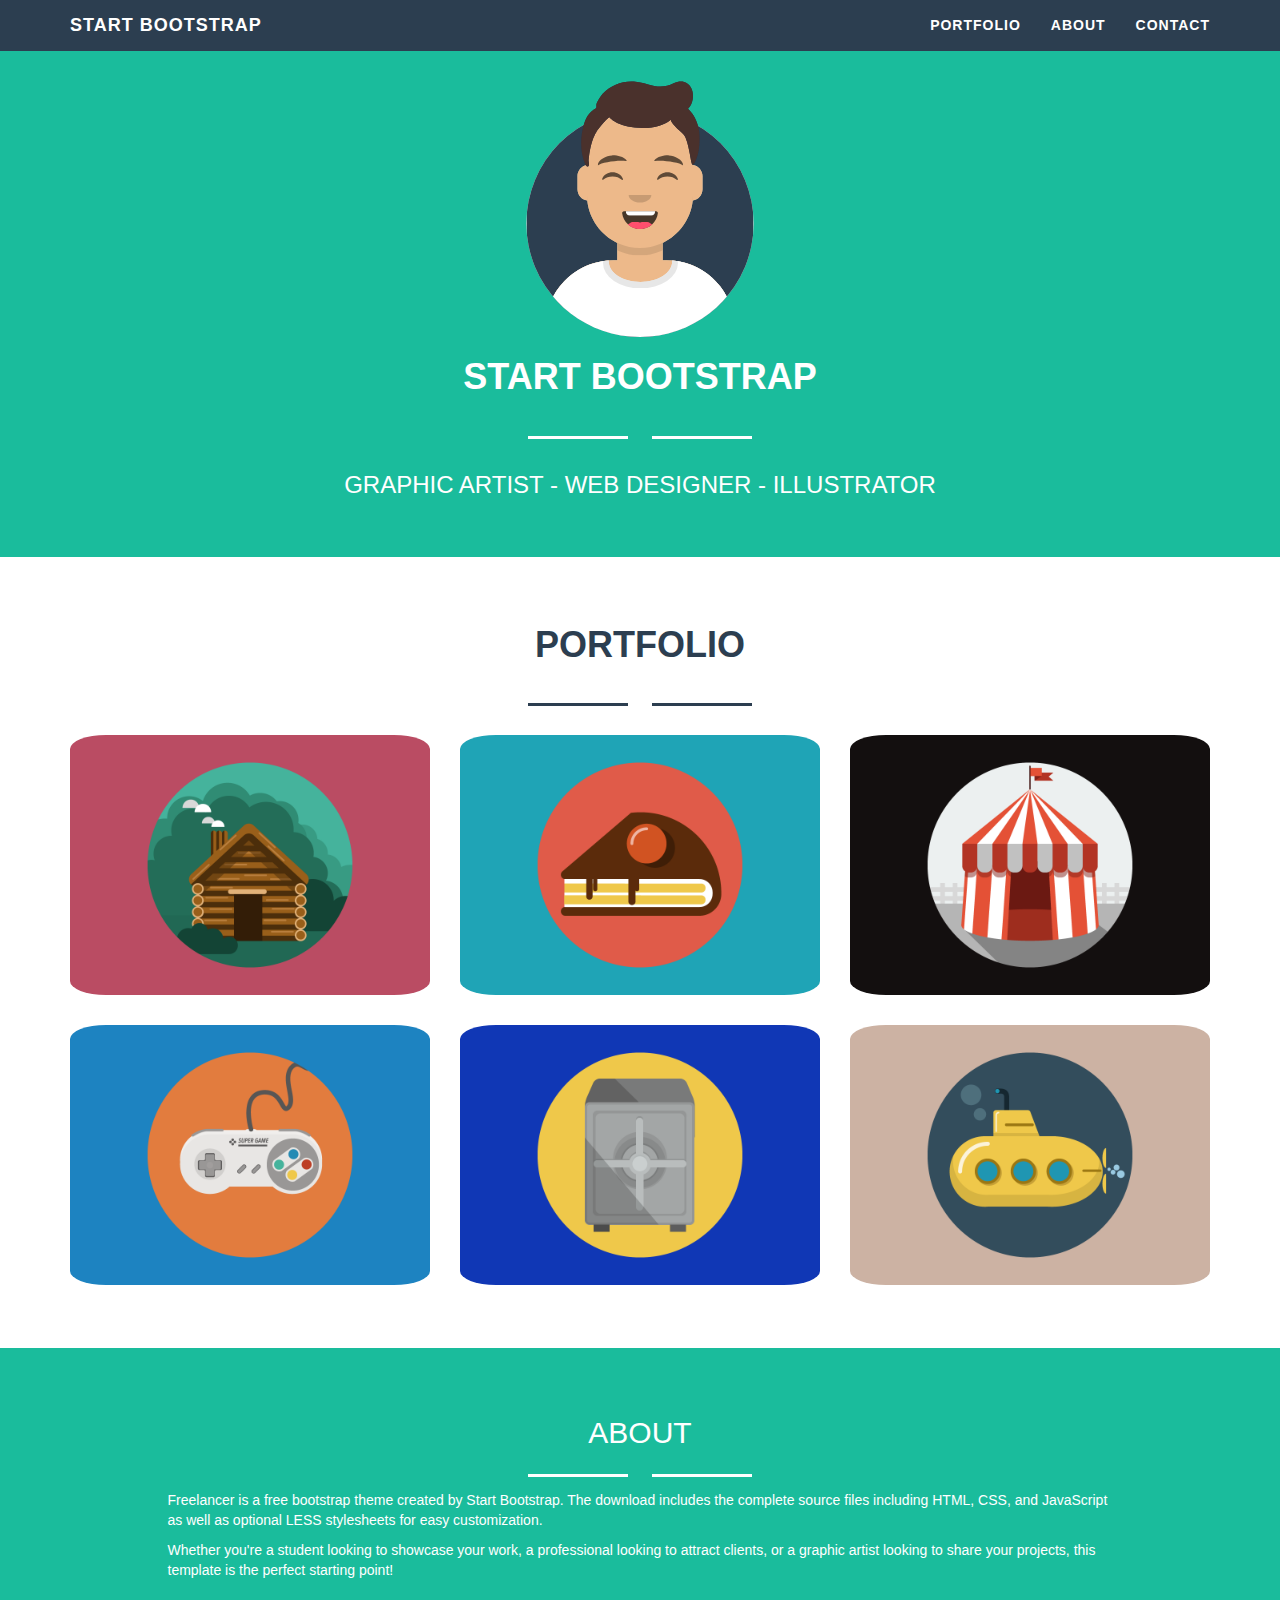
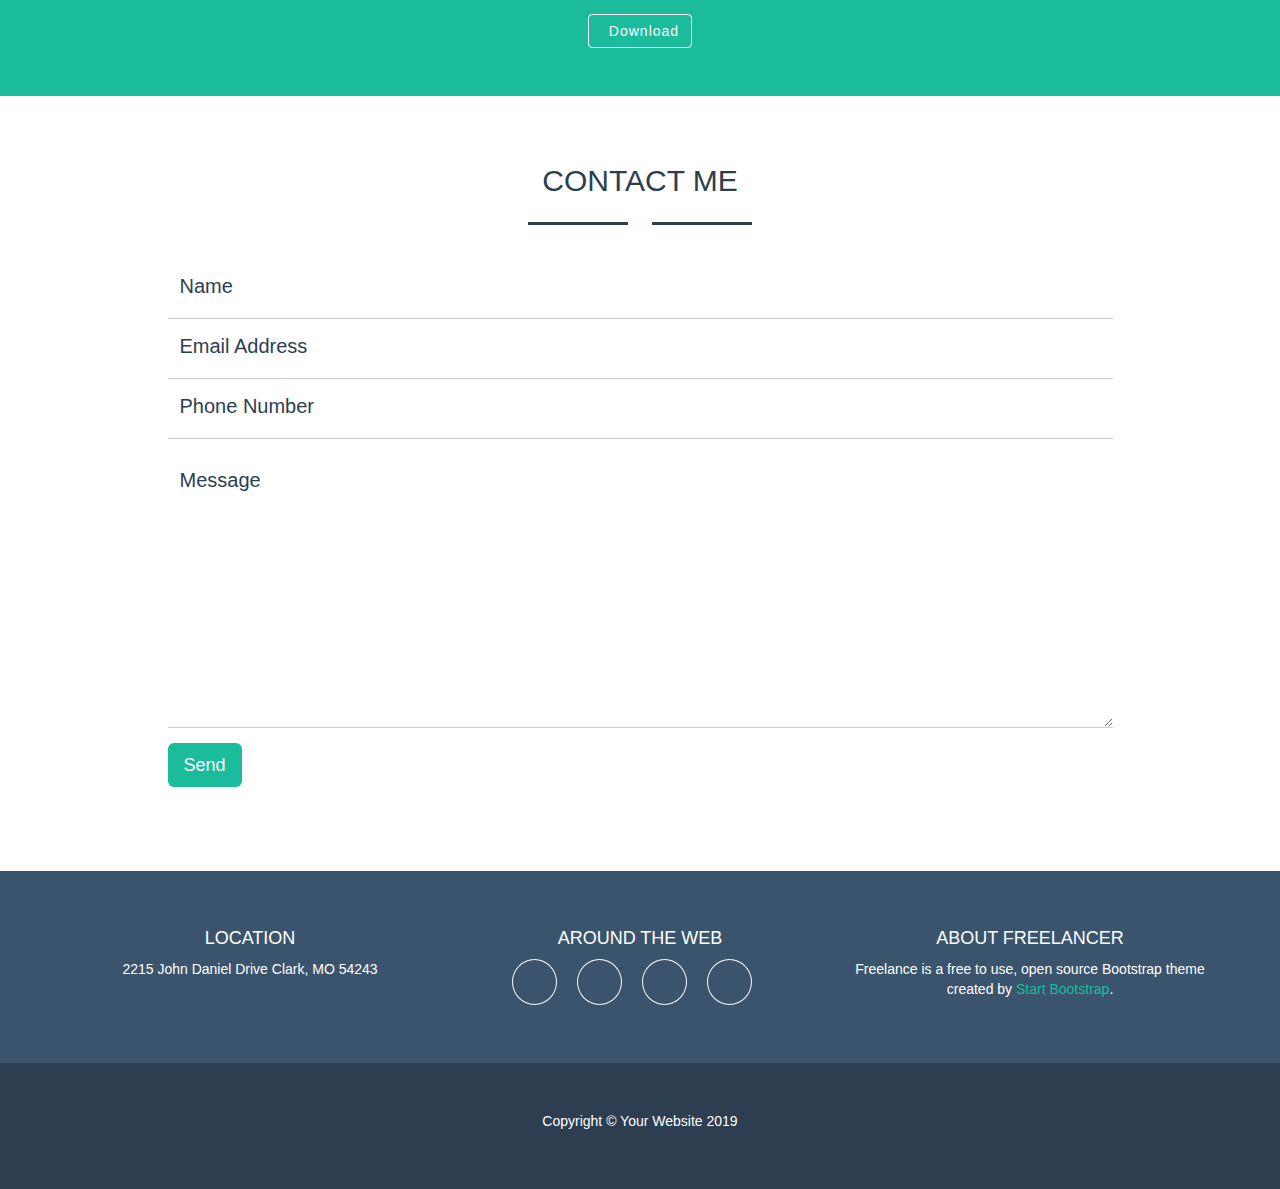
==== commit cc6f1e15: "star ok" ====
--- a/index.html
+++ b/index.html
@@ -48,7 +48,11 @@
             <div id="fluid_hero">
                 <img src="./img/avatar.svg" alt="male avatar">
                 <h1><strong>start Bootstrap</strong></h1>
-                <p>star icon</p>
+                
+                    <span class="line"></span>
+                    <i class="fas fa-star text-center"></i>
+                    <span class="line"></span>
+                
                 <h3>graphic artist - web designer - illustrator</h3> 
             </div>
 
@@ -60,9 +64,14 @@
         <main>
             <section id="portfolio">
                 <h2><strong>portfolio</strong></h2>
-                <p>star icon</p>
                 <div class="container">
                     <div class="row">
+
+                        <div class="col-xs-12 text-center">
+                            <span class="line_blk"></span>
+                            <i class="fas fa-star text-center"></i>
+                            <span class="line_blk"></span>
+                        </div>
                         <div class="col-xs-12 col-sm-6 col-lg-4">
                             <img src="./img/cabin.png" alt="house">
                         </div>
@@ -89,6 +98,11 @@
                 <h2>About</h2>
                 <div class="container">
                     <div class="row">
+                        <div class="col-xs-12 text-center">
+                            <span class="line"></span>
+                            <i class="fas fa-star text-center"></i>
+                            <span class="line"></span>
+                        </div>
                         <div class="col-xs-10 col-xs-offset-1 col-md-10">
                             <p>Freelancer is a free bootstrap theme created by Start Bootstrap. The download includes the complete source files including HTML, CSS, and JavaScript as well as optional LESS stylesheets for easy customization. </p>
                         </div>
@@ -108,6 +122,11 @@
                 <h2>Contact me</h2>
                 <div class="container">
                     <div class="row">
+                        <div class="col-xs-12 text-center">
+                            <span class="line_blk"></span>
+                            <i class="fas fa-star text-center"></i>
+                            <span class="line_blk"></span>
+                        </div>
                         <div class="col-xs-10 col-xs-offset-1 col-md-10">
                             
                             <form action="/action_page.php" method="post">
--- a/css/style.css
+++ b/css/style.css
@@ -4,10 +4,48 @@
     border: 1px solid black;
 } */
 
-/* nav bar */
 html {
     scroll-behavior: smooth;    
 }
+/*common line star*/
+.fa-star {
+    font-size: 22px;
+}
+.line::before {
+    display: inline-block;
+    content: "";
+    border-top: .3rem solid #ffffff;
+    width: 10rem;
+    margin: -5px 1rem;
+    transform: translateY(-1rem);
+}
+.line::after:last-child {
+    display: inline-block;
+    content: "";
+    border-top: .3rem solid #ffffff;
+    width: 10rem;
+    margin: -5px 1rem;
+    transform: translateY(-1rem);
+}
+.line_blk::before {
+    display: inline-block;
+    content: "";
+    border-top: .3rem solid #2C3E50;
+    width: 10rem;
+    margin: -5px 1rem;
+    transform: translateY(-1rem);
+}
+.line_blk::after:last-child {
+    display: inline-block;
+    content: "";
+    border-top: .3rem solid #2C3E50;
+    width: 10rem;
+    margin: -5px 1rem;
+    transform: translateY(-1rem);
+}
+/*common line star*/
+
+/* nav bar */
 .navbar_top {
     color: #fff;
     font-weight: 900;
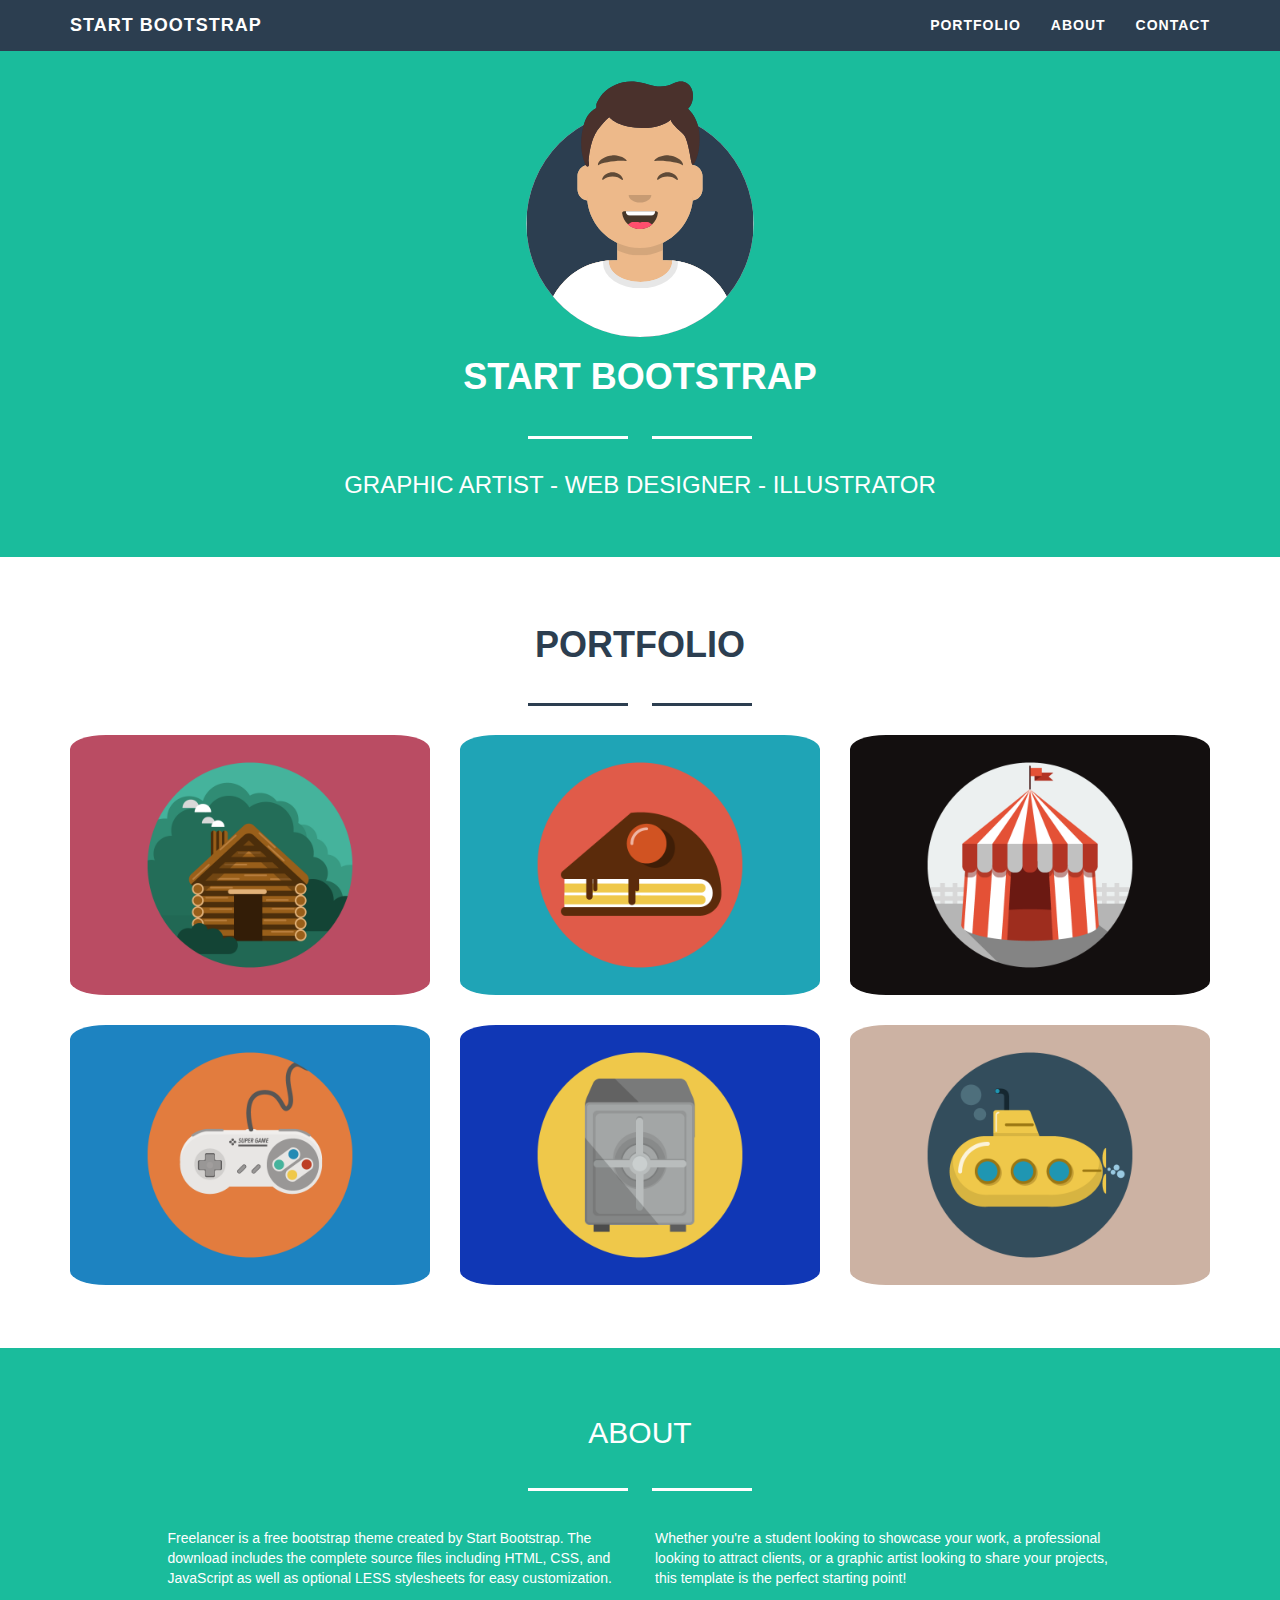
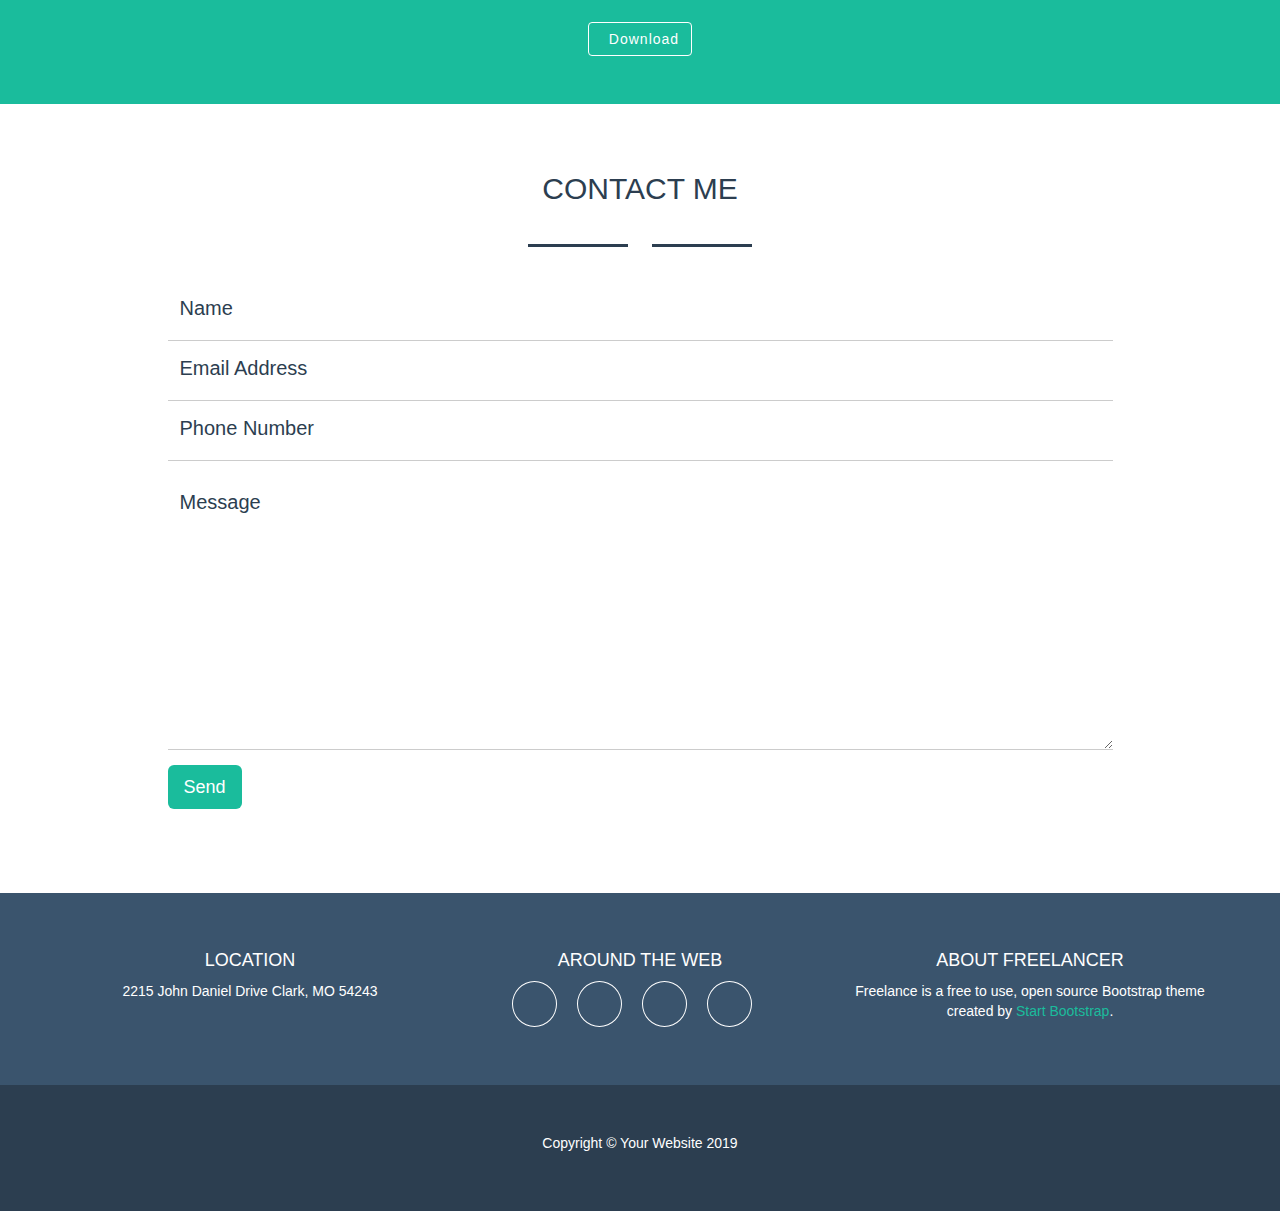
==== commit e65c5819: "fix col about" ====
--- a/index.html
+++ b/index.html
@@ -103,10 +103,10 @@
                             <i class="fas fa-star text-center"></i>
                             <span class="line"></span>
                         </div>
-                        <div class="col-xs-10 col-xs-offset-1 col-md-10">
+                        <div class="col-xs-10 col-xs-offset-1 col-md-5">
                             <p>Freelancer is a free bootstrap theme created by Start Bootstrap. The download includes the complete source files including HTML, CSS, and JavaScript as well as optional LESS stylesheets for easy customization. </p>
                         </div>
-                        <div class="col-xs-10 col-xs-offset-1 col-md-10">
+                        <div class="col-xs-10 col-xs-offset-1 col-md-5 col-md-offset-0">
                             <p>Whether you're a student looking to showcase your work, a professional looking to attract clients, or a graphic artist looking to share your projects, this template is the perfect starting point! </p>
                         </div>
                         <div class="col-xs-12 text-center">
--- a/css/style.css
+++ b/css/style.css
@@ -121,8 +121,12 @@
 }
 #about h2,
 #contact h2 {
-    text-align: center;
-    text-transform: uppercase;
+    margin-bottom: 24px;
+    text-align: center;
+    text-transform: uppercase;
+}
+#about p {
+    margin-top: 24px;
 }
 /*contact*/
 #contact {
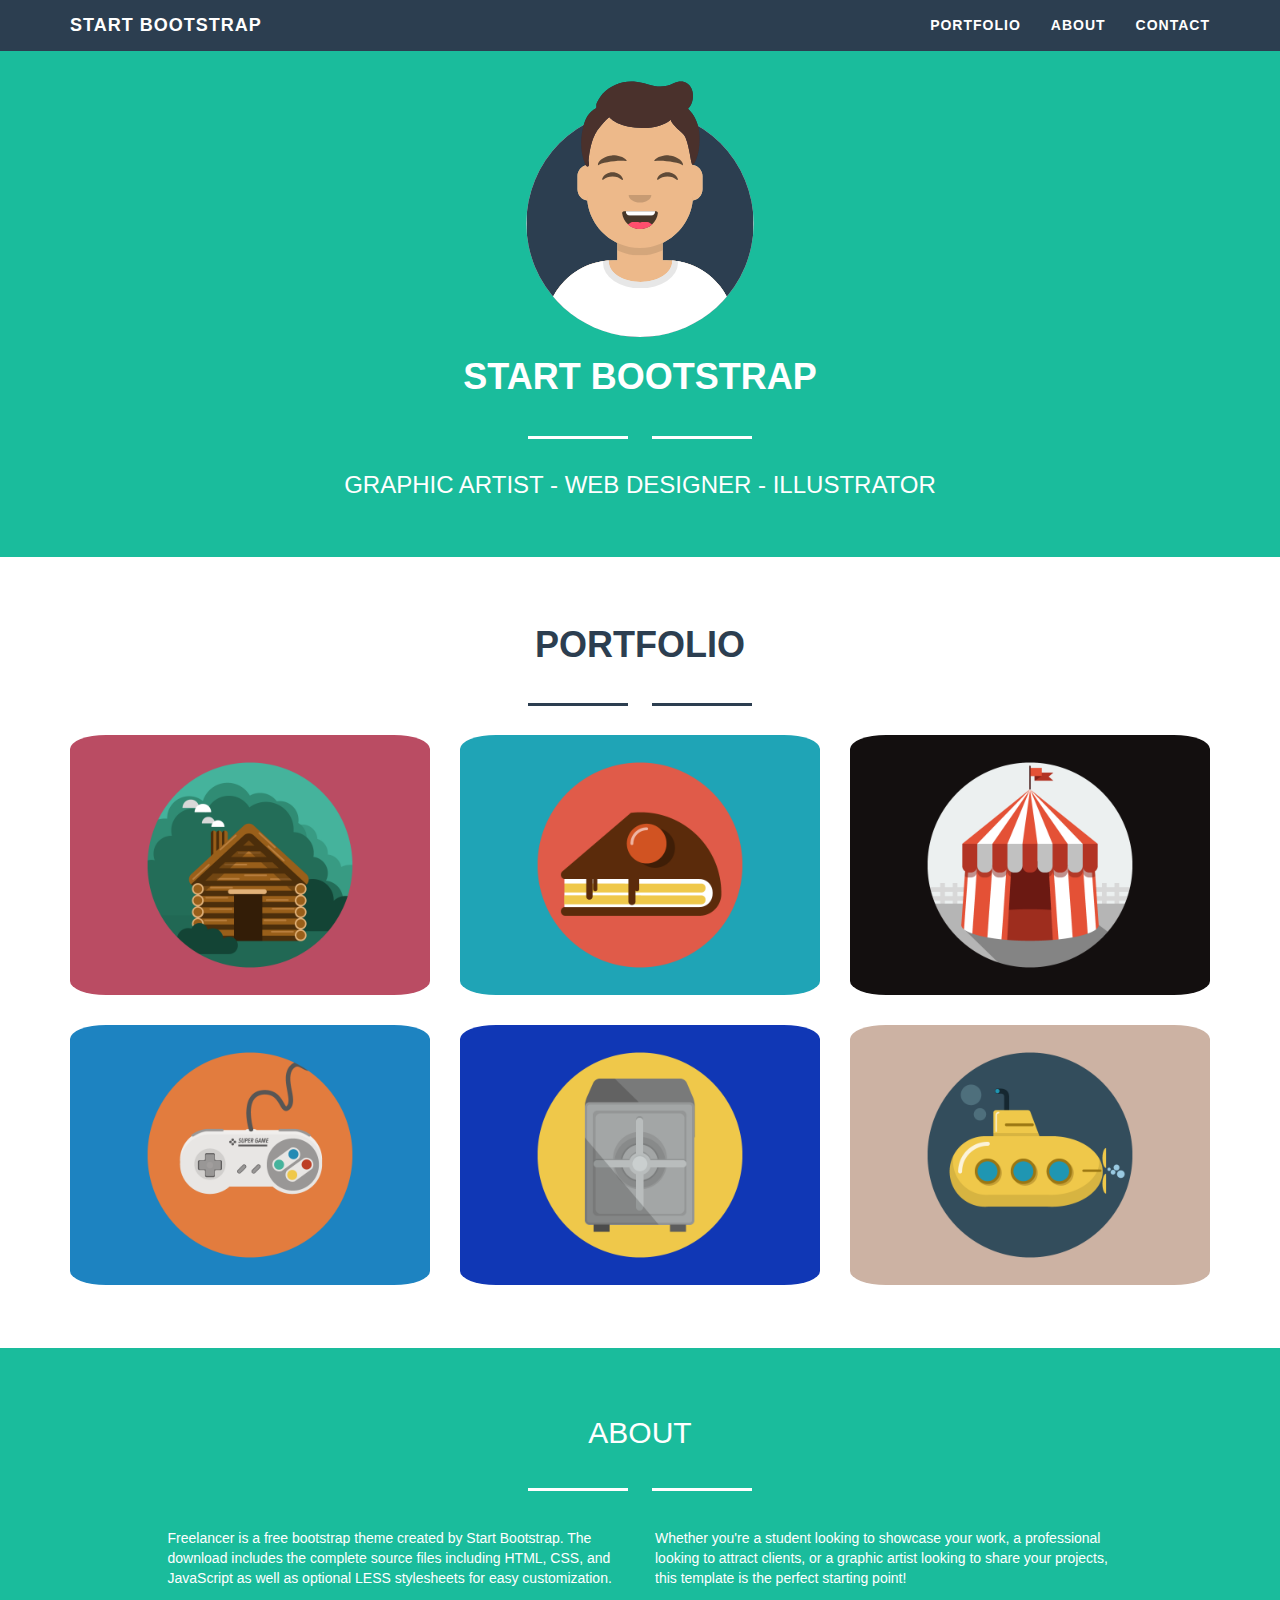
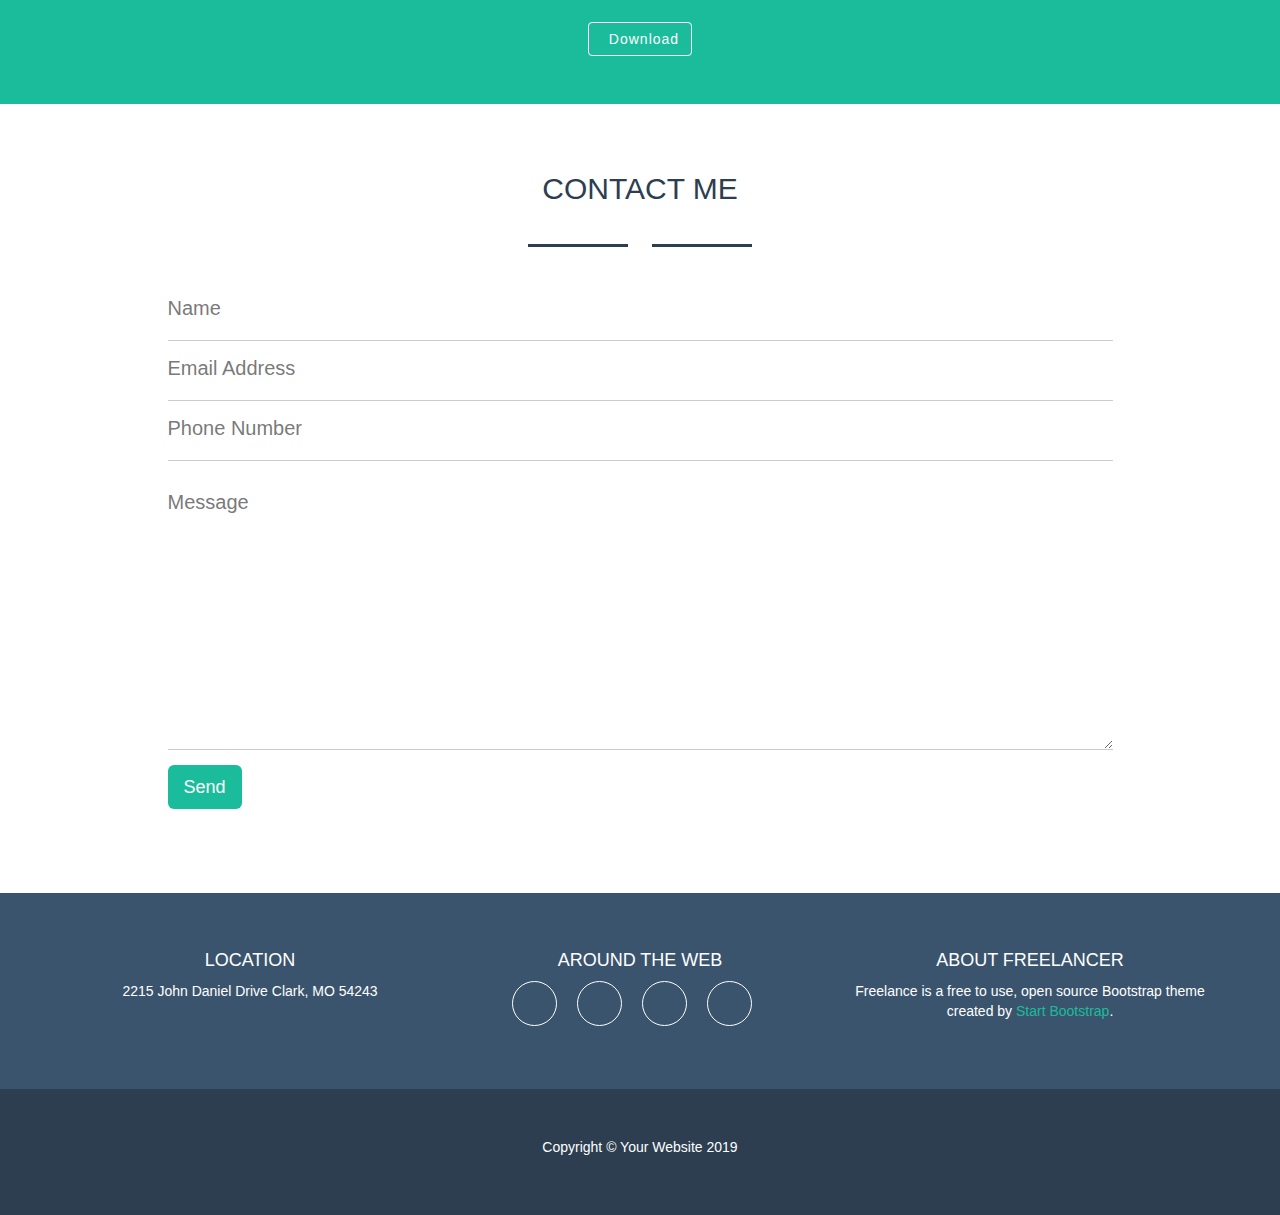
==== commit a7f61d43: "fix in class" ====
--- a/index.html
+++ b/index.html
@@ -71,6 +71,7 @@
                             <span class="line_blk"></span>
                             <i class="fas fa-star text-center"></i>
                             <span class="line_blk"></span>
+                            <!-- da rifare con div my_star e dentro <i> poi ::before ::after -->
                         </div>
                         <div class="col-xs-12 col-sm-6 col-lg-4">
                             <img src="./img/cabin.png" alt="house">
@@ -109,7 +110,7 @@
                         <div class="col-xs-10 col-xs-offset-1 col-md-5 col-md-offset-0">
                             <p>Whether you're a student looking to showcase your work, a professional looking to attract clients, or a graphic artist looking to share your projects, this template is the perfect starting point! </p>
                         </div>
-                        <div class="col-xs-12 text-center">
+                        <div class="text-center">
                             <a class="btn btn-default btn_download" href="#" role="button">
                                 <i class="fas fa-download"></i>Download
                             </a>
--- a/css/style.css
+++ b/css/style.css
@@ -149,20 +149,17 @@
     padding: 36px 0; /*forse solo top*/
 }
 .form_style {
+    font-size: 20px;
     border-top: 0;
     border-left: 0;
     border-right: 0;
-    font-size: 20px;
-}
-.form_style {
     border-radius: 0;
     box-shadow:  none;
     transition: none;
-    padding-top: 12px; /*per distanziare placehoder da bottom*/
-    padding-bottom: 32px;
+    padding: 12px 0 32px; /*per distanziare placehoder da bottom*/
 }
 .form_style::placeholder {
-    color: #2C3E50;
+    color: rgba(85, 85, 85, 0.8);
     padding-bottom: 16px;
     /* font-weight: 600;  */
 }
@@ -207,19 +204,24 @@
 }
 #around_web li {
     width: 45px;
+    height: 45px;
     margin-right: 16px;
     padding: 12px 0;
     border: 1px solid #ffffff;
     border-radius: 50%;
     display: inline-block;
     transition: 0.4s;
+    overflow: hidden;
 }
 #around_web a {
-    border-radius: 50%;
-    text-align: center;
-    color: #ffffff;
-    padding: 12px 16px;
+    /* border-radius: 50%;
+    text-align: center; */
+    color: #ffffff;
+    /* padding: 12px 16px; */
     transition: 0.4s;
+}
+#around_web i {
+
 }
 /* social icon hover */
 #around_web li:hover {
